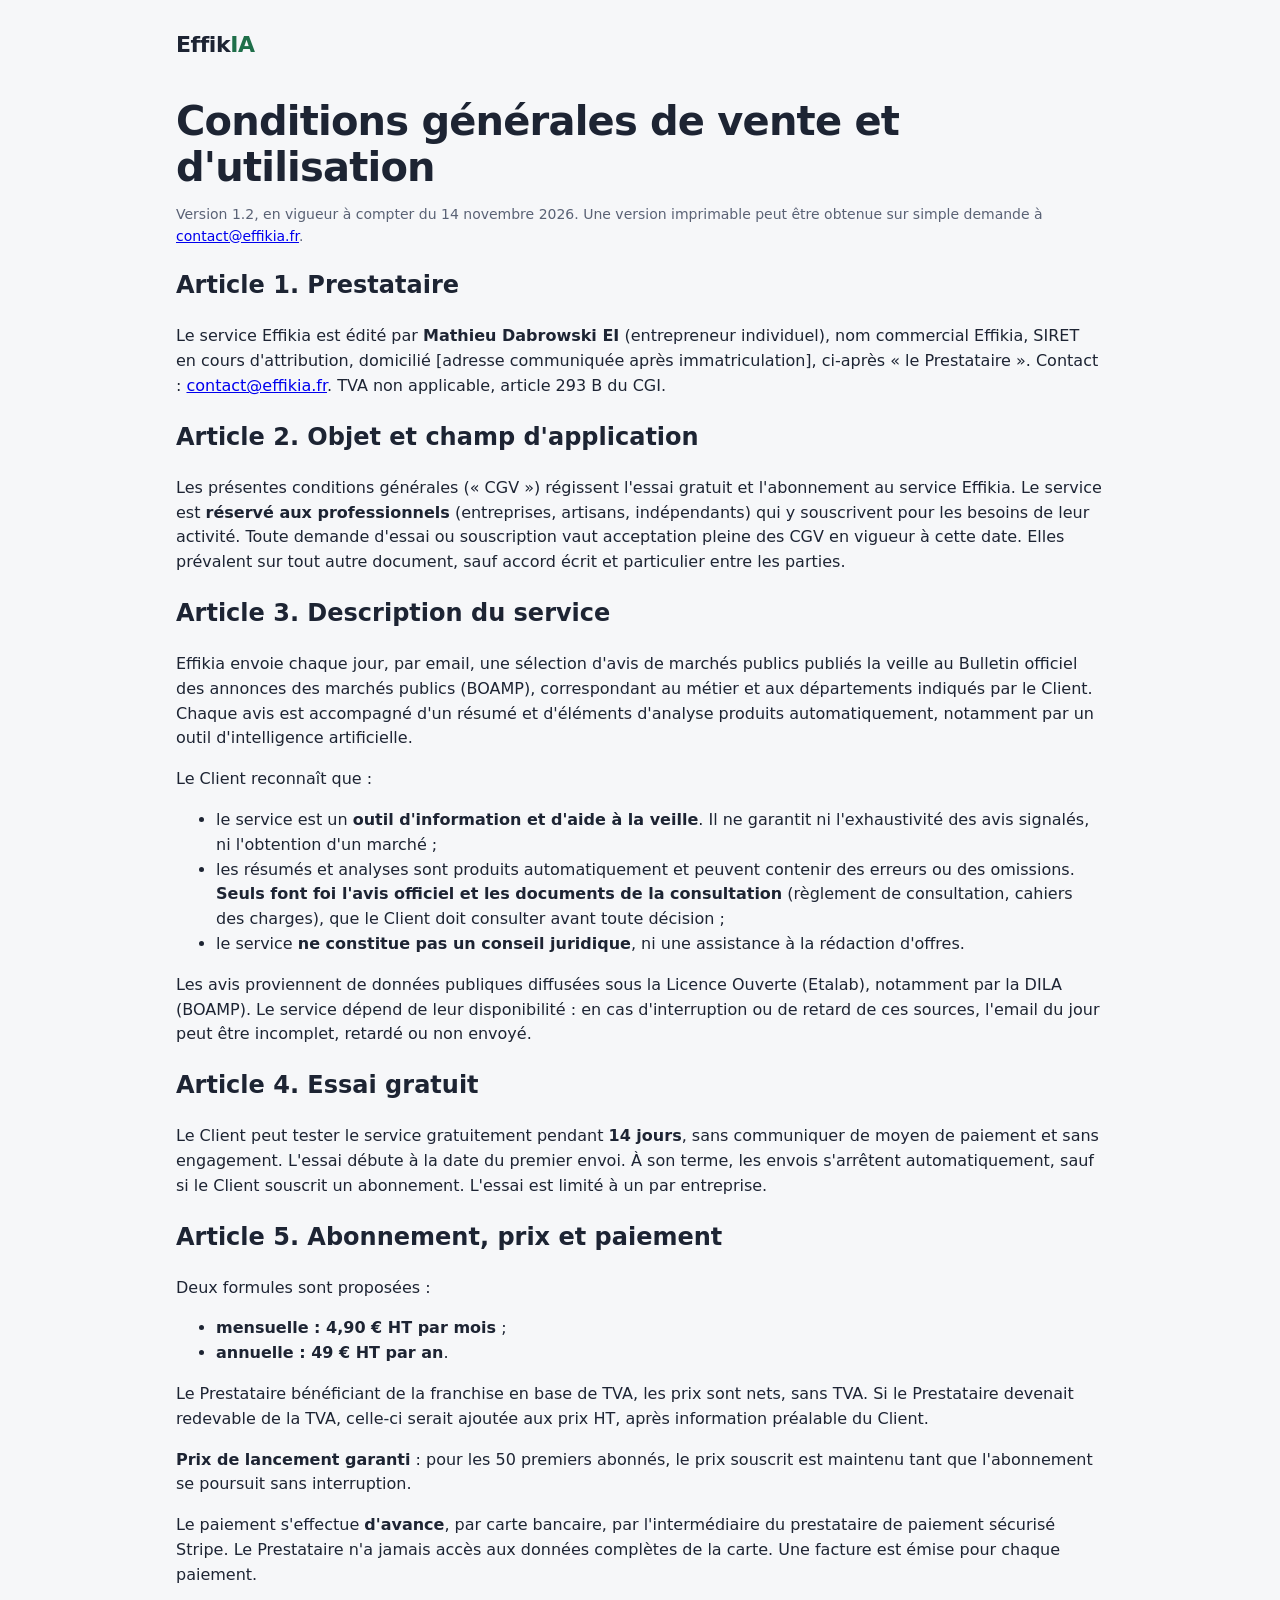
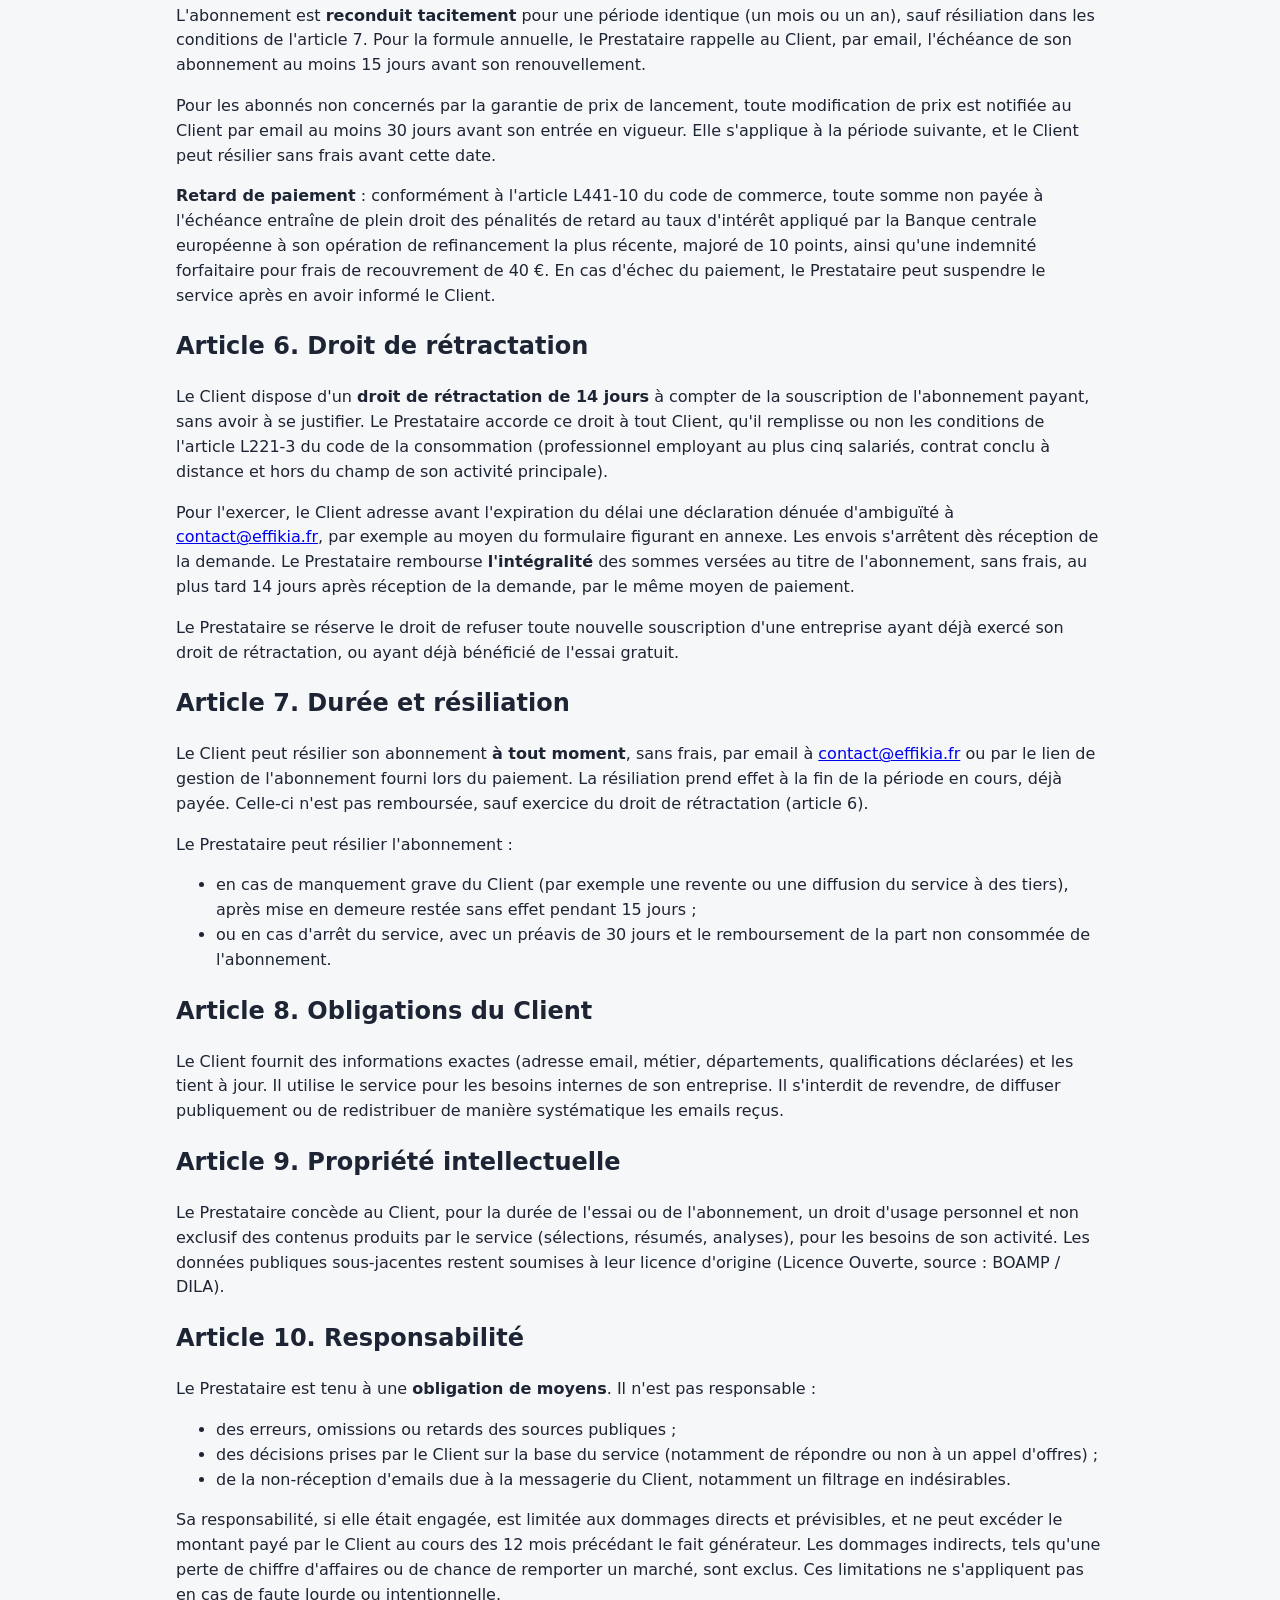
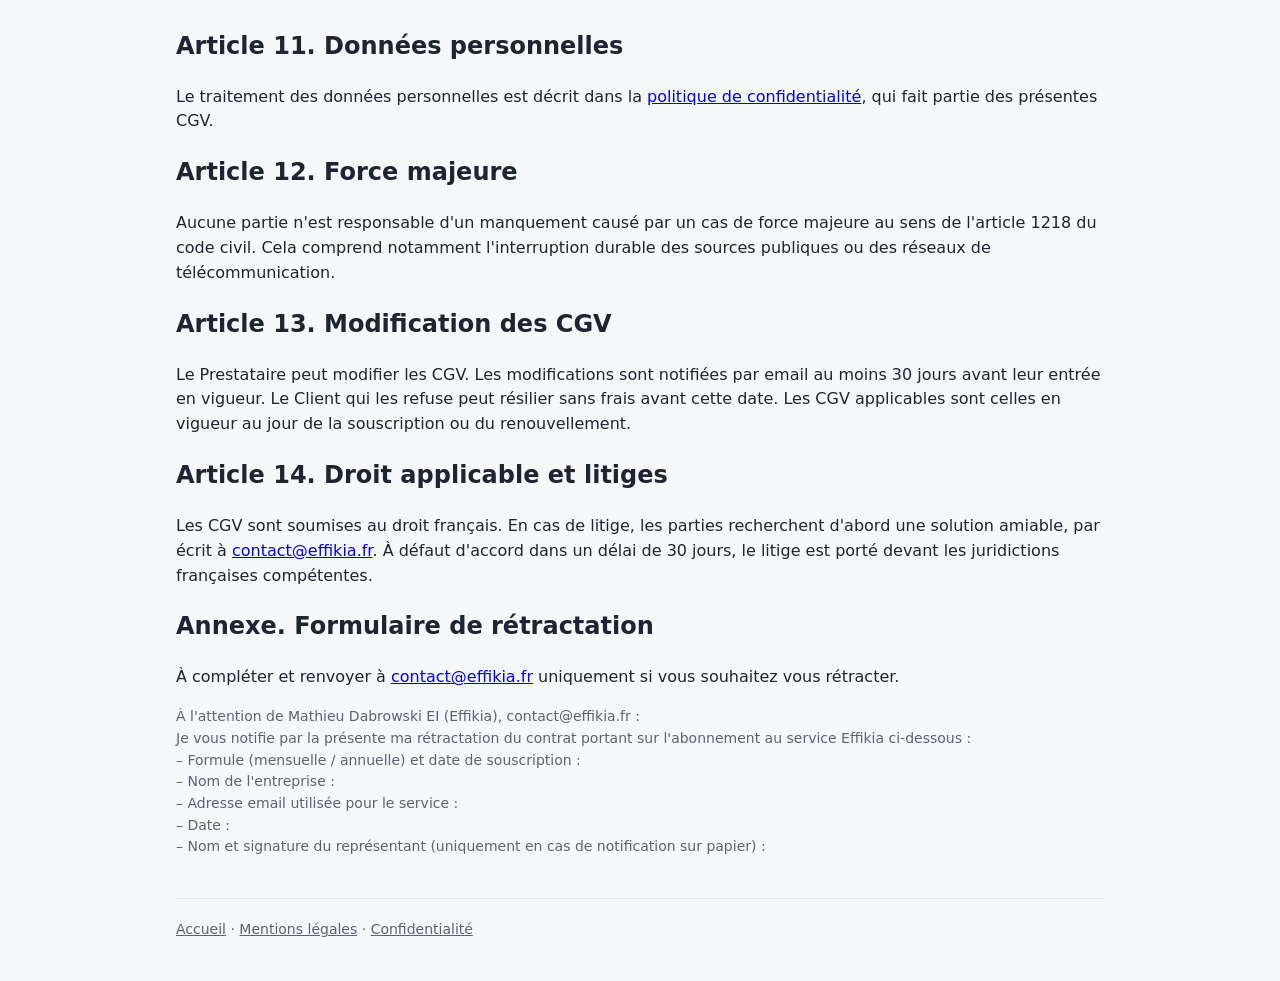
==== cgv.html @ 3aed02d6 "Add CGV and privacy policy, update legal notice, launch price and footer links" ====
<!doctype html>
<html lang="fr">
<head>
<meta charset="utf-8"><meta name="viewport" content="width=device-width,initial-scale=1">
<title>Conditions générales de vente</title>
<meta name="description" content="Conditions générales de vente et d'utilisation du service Effikia.">
<link rel="stylesheet" href="style.css">
</head>
<body>
<div class="wrap">
<header><div class="logo"><a href="index.html" style="color:inherit;text-decoration:none">Effik<span>IA</span></a></div></header>
<h1>Conditions générales de vente et d'utilisation</h1>
<p class="note">Version 1.2, en vigueur à compter du 14 novembre 2026. Une version imprimable peut être obtenue sur simple demande à <a href="mailto:contact@effikia.fr">contact@effikia.fr</a>.</p>

<h2>Article 1. Prestataire</h2>
<p>Le service Effikia est édité par <strong>Mathieu Dabrowski EI</strong> (entrepreneur individuel), nom commercial Effikia, SIRET en cours d'attribution, domicilié [adresse communiquée après immatriculation], ci-après « le Prestataire ». Contact : <a href="mailto:contact@effikia.fr">contact@effikia.fr</a>. TVA non applicable, article 293 B du CGI.</p>

<h2>Article 2. Objet et champ d'application</h2>
<p>Les présentes conditions générales (« CGV ») régissent l'essai gratuit et l'abonnement au service Effikia. Le service est <strong>réservé aux professionnels</strong> (entreprises, artisans, indépendants) qui y souscrivent pour les besoins de leur activité. Toute demande d'essai ou souscription vaut acceptation pleine des CGV en vigueur à cette date. Elles prévalent sur tout autre document, sauf accord écrit et particulier entre les parties.</p>

<h2>Article 3. Description du service</h2>
<p>Effikia envoie chaque jour, par email, une sélection d'avis de marchés publics publiés la veille au Bulletin officiel des annonces des marchés publics (BOAMP), correspondant au métier et aux départements indiqués par le Client. Chaque avis est accompagné d'un résumé et d'éléments d'analyse produits automatiquement, notamment par un outil d'intelligence artificielle.</p>
<p>Le Client reconnaît que :</p>
<ul>
<li>le service est un <strong>outil d'information et d'aide à la veille</strong>. Il ne garantit ni l'exhaustivité des avis signalés, ni l'obtention d'un marché ;</li>
<li>les résumés et analyses sont produits automatiquement et peuvent contenir des erreurs ou des omissions. <strong>Seuls font foi l'avis officiel et les documents de la consultation</strong> (règlement de consultation, cahiers des charges), que le Client doit consulter avant toute décision ;</li>
<li>le service <strong>ne constitue pas un conseil juridique</strong>, ni une assistance à la rédaction d'offres.</li>
</ul>
<p>Les avis proviennent de données publiques diffusées sous la Licence Ouverte (Etalab), notamment par la DILA (BOAMP). Le service dépend de leur disponibilité : en cas d'interruption ou de retard de ces sources, l'email du jour peut être incomplet, retardé ou non envoyé.</p>

<h2>Article 4. Essai gratuit</h2>
<p>Le Client peut tester le service gratuitement pendant <strong>14 jours</strong>, sans communiquer de moyen de paiement et sans engagement. L'essai débute à la date du premier envoi. À son terme, les envois s'arrêtent automatiquement, sauf si le Client souscrit un abonnement. L'essai est limité à un par entreprise.</p>

<h2>Article 5. Abonnement, prix et paiement</h2>
<p>Deux formules sont proposées :</p>
<ul>
<li><strong>mensuelle : 4,90 € HT par mois</strong> ;</li>
<li><strong>annuelle : 49 € HT par an</strong>.</li>
</ul>
<p>Le Prestataire bénéficiant de la franchise en base de TVA, les prix sont nets, sans TVA. Si le Prestataire devenait redevable de la TVA, celle-ci serait ajoutée aux prix HT, après information préalable du Client.</p>
<p><strong>Prix de lancement garanti</strong> : pour les 50 premiers abonnés, le prix souscrit est maintenu tant que l'abonnement se poursuit sans interruption.</p>
<p>Le paiement s'effectue <strong>d'avance</strong>, par carte bancaire, par l'intermédiaire du prestataire de paiement sécurisé Stripe. Le Prestataire n'a jamais accès aux données complètes de la carte. Une facture est émise pour chaque paiement.</p>
<p>L'abonnement est <strong>reconduit tacitement</strong> pour une période identique (un mois ou un an), sauf résiliation dans les conditions de l'article 7. Pour la formule annuelle, le Prestataire rappelle au Client, par email, l'échéance de son abonnement au moins 15 jours avant son renouvellement.</p>
<p>Pour les abonnés non concernés par la garantie de prix de lancement, toute modification de prix est notifiée au Client par email au moins 30 jours avant son entrée en vigueur. Elle s'applique à la période suivante, et le Client peut résilier sans frais avant cette date.</p>
<p><strong>Retard de paiement</strong> : conformément à l'article L441-10 du code de commerce, toute somme non payée à l'échéance entraîne de plein droit des pénalités de retard au taux d'intérêt appliqué par la Banque centrale européenne à son opération de refinancement la plus récente, majoré de 10 points, ainsi qu'une indemnité forfaitaire pour frais de recouvrement de 40 €. En cas d'échec du paiement, le Prestataire peut suspendre le service après en avoir informé le Client.</p>

<h2>Article 6. Droit de rétractation</h2>
<p>Le Client dispose d'un <strong>droit de rétractation de 14 jours</strong> à compter de la souscription de l'abonnement payant, sans avoir à se justifier. Le Prestataire accorde ce droit à tout Client, qu'il remplisse ou non les conditions de l'article L221-3 du code de la consommation (professionnel employant au plus cinq salariés, contrat conclu à distance et hors du champ de son activité principale).</p>
<p>Pour l'exercer, le Client adresse avant l'expiration du délai une déclaration dénuée d'ambiguïté à <a href="mailto:contact@effikia.fr">contact@effikia.fr</a>, par exemple au moyen du formulaire figurant en annexe. Les envois s'arrêtent dès réception de la demande. Le Prestataire rembourse <strong>l'intégralité</strong> des sommes versées au titre de l'abonnement, sans frais, au plus tard 14 jours après réception de la demande, par le même moyen de paiement.</p>
<p>Le Prestataire se réserve le droit de refuser toute nouvelle souscription d'une entreprise ayant déjà exercé son droit de rétractation, ou ayant déjà bénéficié de l'essai gratuit.</p>

<h2>Article 7. Durée et résiliation</h2>
<p>Le Client peut résilier son abonnement <strong>à tout moment</strong>, sans frais, par email à <a href="mailto:contact@effikia.fr">contact@effikia.fr</a> ou par le lien de gestion de l'abonnement fourni lors du paiement. La résiliation prend effet à la fin de la période en cours, déjà payée. Celle-ci n'est pas remboursée, sauf exercice du droit de rétractation (article 6).</p>
<p>Le Prestataire peut résilier l'abonnement :</p>
<ul>
<li>en cas de manquement grave du Client (par exemple une revente ou une diffusion du service à des tiers), après mise en demeure restée sans effet pendant 15 jours ;</li>
<li>ou en cas d'arrêt du service, avec un préavis de 30 jours et le remboursement de la part non consommée de l'abonnement.</li>
</ul>

<h2>Article 8. Obligations du Client</h2>
<p>Le Client fournit des informations exactes (adresse email, métier, départements, qualifications déclarées) et les tient à jour. Il utilise le service pour les besoins internes de son entreprise. Il s'interdit de revendre, de diffuser publiquement ou de redistribuer de manière systématique les emails reçus.</p>

<h2>Article 9. Propriété intellectuelle</h2>
<p>Le Prestataire concède au Client, pour la durée de l'essai ou de l'abonnement, un droit d'usage personnel et non exclusif des contenus produits par le service (sélections, résumés, analyses), pour les besoins de son activité. Les données publiques sous-jacentes restent soumises à leur licence d'origine (Licence Ouverte, source : BOAMP / DILA).</p>

<h2>Article 10. Responsabilité</h2>
<p>Le Prestataire est tenu à une <strong>obligation de moyens</strong>. Il n'est pas responsable :</p>
<ul>
<li>des erreurs, omissions ou retards des sources publiques ;</li>
<li>des décisions prises par le Client sur la base du service (notamment de répondre ou non à un appel d'offres) ;</li>
<li>de la non-réception d'emails due à la messagerie du Client, notamment un filtrage en indésirables.</li>
</ul>
<p>Sa responsabilité, si elle était engagée, est limitée aux dommages directs et prévisibles, et ne peut excéder le montant payé par le Client au cours des 12 mois précédant le fait générateur. Les dommages indirects, tels qu'une perte de chiffre d'affaires ou de chance de remporter un marché, sont exclus. Ces limitations ne s'appliquent pas en cas de faute lourde ou intentionnelle.</p>

<h2>Article 11. Données personnelles</h2>
<p>Le traitement des données personnelles est décrit dans la <a href="confidentialite.html">politique de confidentialité</a>, qui fait partie des présentes CGV.</p>

<h2>Article 12. Force majeure</h2>
<p>Aucune partie n'est responsable d'un manquement causé par un cas de force majeure au sens de l'article 1218 du code civil. Cela comprend notamment l'interruption durable des sources publiques ou des réseaux de télécommunication.</p>

<h2>Article 13. Modification des CGV</h2>
<p>Le Prestataire peut modifier les CGV. Les modifications sont notifiées par email au moins 30 jours avant leur entrée en vigueur. Le Client qui les refuse peut résilier sans frais avant cette date. Les CGV applicables sont celles en vigueur au jour de la souscription ou du renouvellement.</p>

<h2>Article 14. Droit applicable et litiges</h2>
<p>Les CGV sont soumises au droit français. En cas de litige, les parties recherchent d'abord une solution amiable, par écrit à <a href="mailto:contact@effikia.fr">contact@effikia.fr</a>. À défaut d'accord dans un délai de 30 jours, le litige est porté devant les juridictions françaises compétentes.</p>

<h2>Annexe. Formulaire de rétractation</h2>
<p>À compléter et renvoyer à <a href="mailto:contact@effikia.fr">contact@effikia.fr</a> uniquement si vous souhaitez vous rétracter.</p>
<p class="note">À l'attention de Mathieu Dabrowski EI (Effikia), contact@effikia.fr :<br>
Je vous notifie par la présente ma rétractation du contrat portant sur l'abonnement au service Effikia ci-dessous :<br>
– Formule (mensuelle / annuelle) et date de souscription :<br>
– Nom de l'entreprise :<br>
– Adresse email utilisée pour le service :<br>
– Date :<br>
– Nom et signature du représentant (uniquement en cas de notification sur papier) :</p>

<footer><a href="index.html">Accueil</a> · <a href="mentions-legales.html">Mentions légales</a> · <a href="confidentialite.html">Confidentialité</a></footer>
</div>
</body>
</html>
---- style.css ----
:root{--bg:#f6f7f9;--card:#fff;--ink:#1d2433;--muted:#5a6275;--accent:#1f6f4a;--line:#e3e6ec}
@media (prefers-color-scheme:dark){:root{--bg:#12151b;--card:#1b2029;--ink:#e8ebf1;--muted:#a3abbb;--accent:#4cc38a;--line:#2a303b}}
*{box-sizing:border-box}body{margin:0;background:var(--bg);color:var(--ink);font:16px/1.55 system-ui,-apple-system,Segoe UI,Roboto,Arial,sans-serif}
.wrap{max-width:960px;margin:0 auto;padding:0 16px}header{padding:28px 0 8px}.logo{font-weight:800;font-size:22px;letter-spacing:-.02em}.logo span{color:var(--accent)}
h1{font-size:clamp(28px,5vw,40px);line-height:1.15;margin:28px 0 12px;letter-spacing:-.02em}.lead{font-size:18px;color:var(--muted);max-width:680px}
.grid{display:grid;grid-template-columns:repeat(auto-fit,minmax(280px,1fr));gap:16px;margin:32px 0}
.card{background:var(--card);border:1px solid var(--line);border-radius:12px;padding:22px}.card h2{margin:0 0 8px;font-size:20px}
.card ul{padding-left:18px;margin:10px 0}.price{font-weight:700;color:var(--accent);margin-top:12px}
.btn{display:inline-block;background:var(--accent);color:#fff;text-decoration:none;padding:10px 16px;border-radius:8px;font-weight:600;margin-top:12px}
.note{font-size:14px;color:var(--muted)}footer{border-top:1px solid var(--line);margin-top:40px;padding:20px 0 40px;font-size:14px;color:var(--muted)}
footer a{color:inherit}
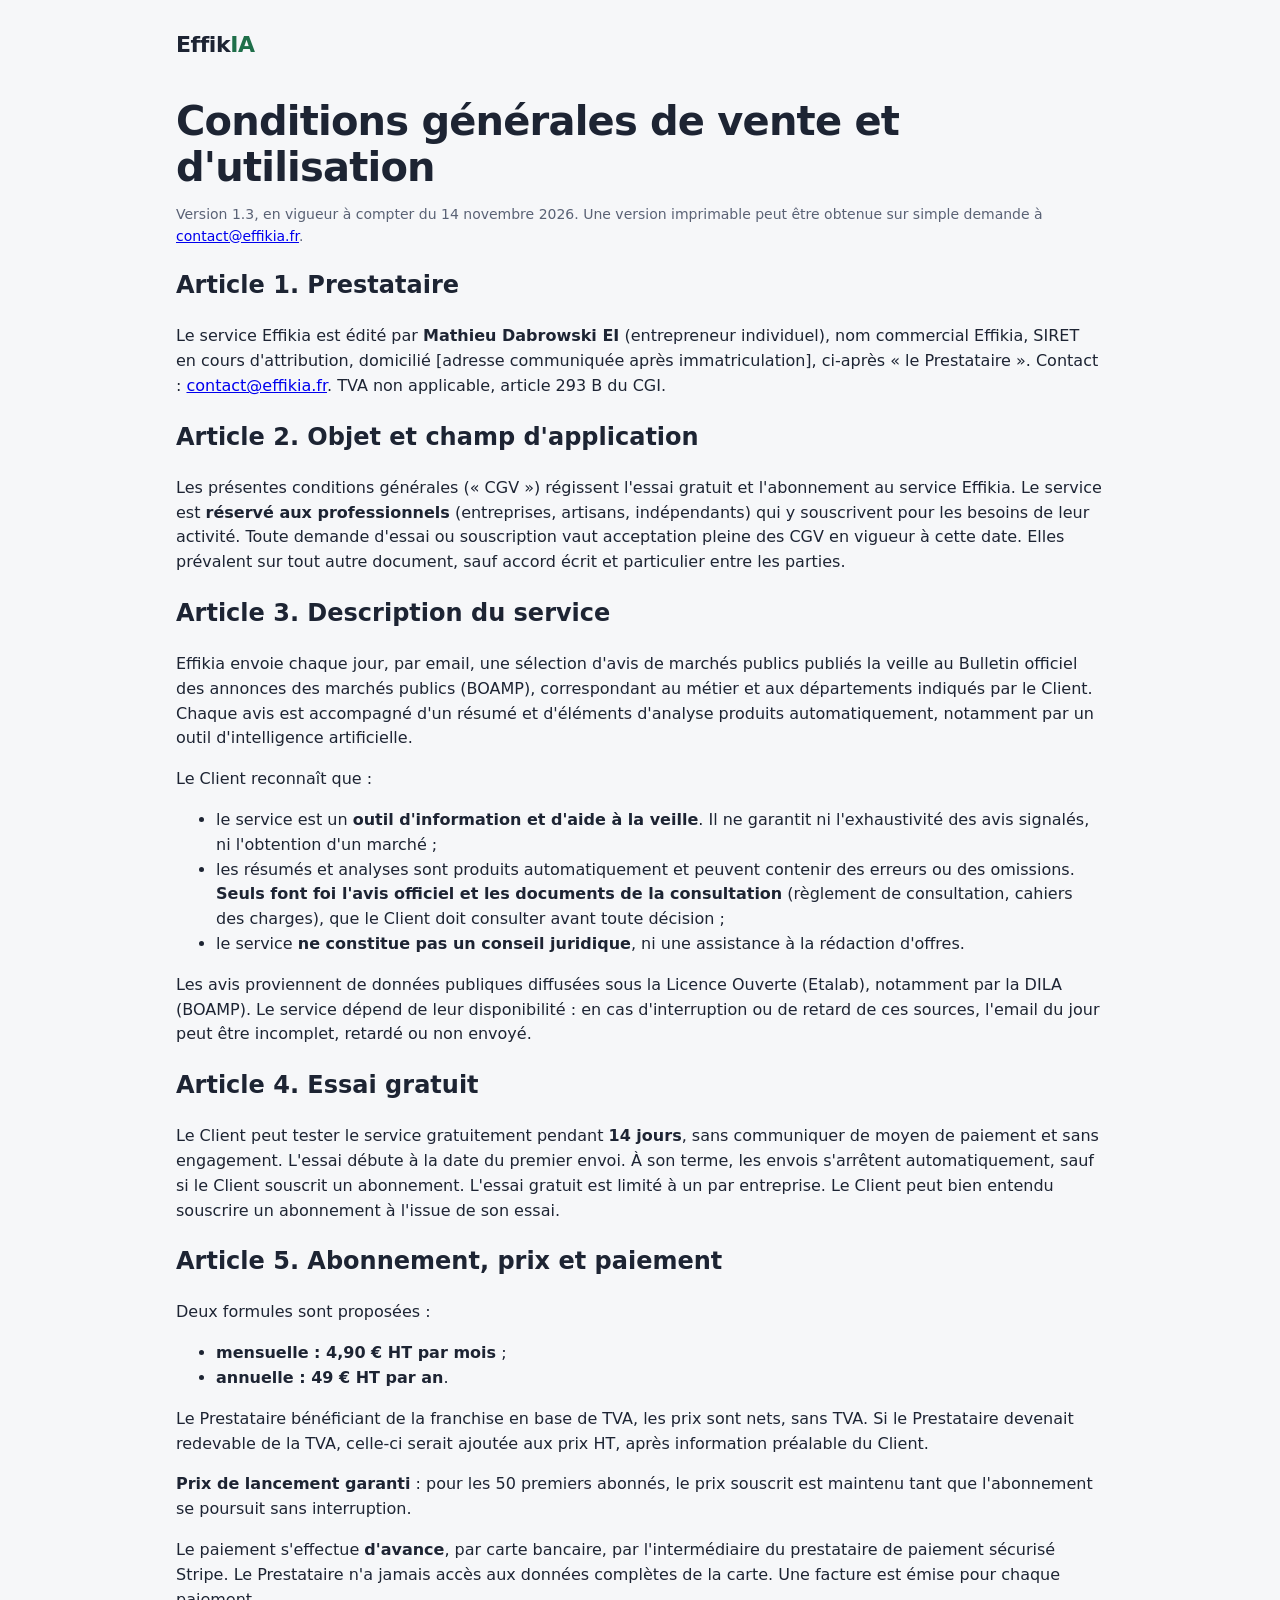
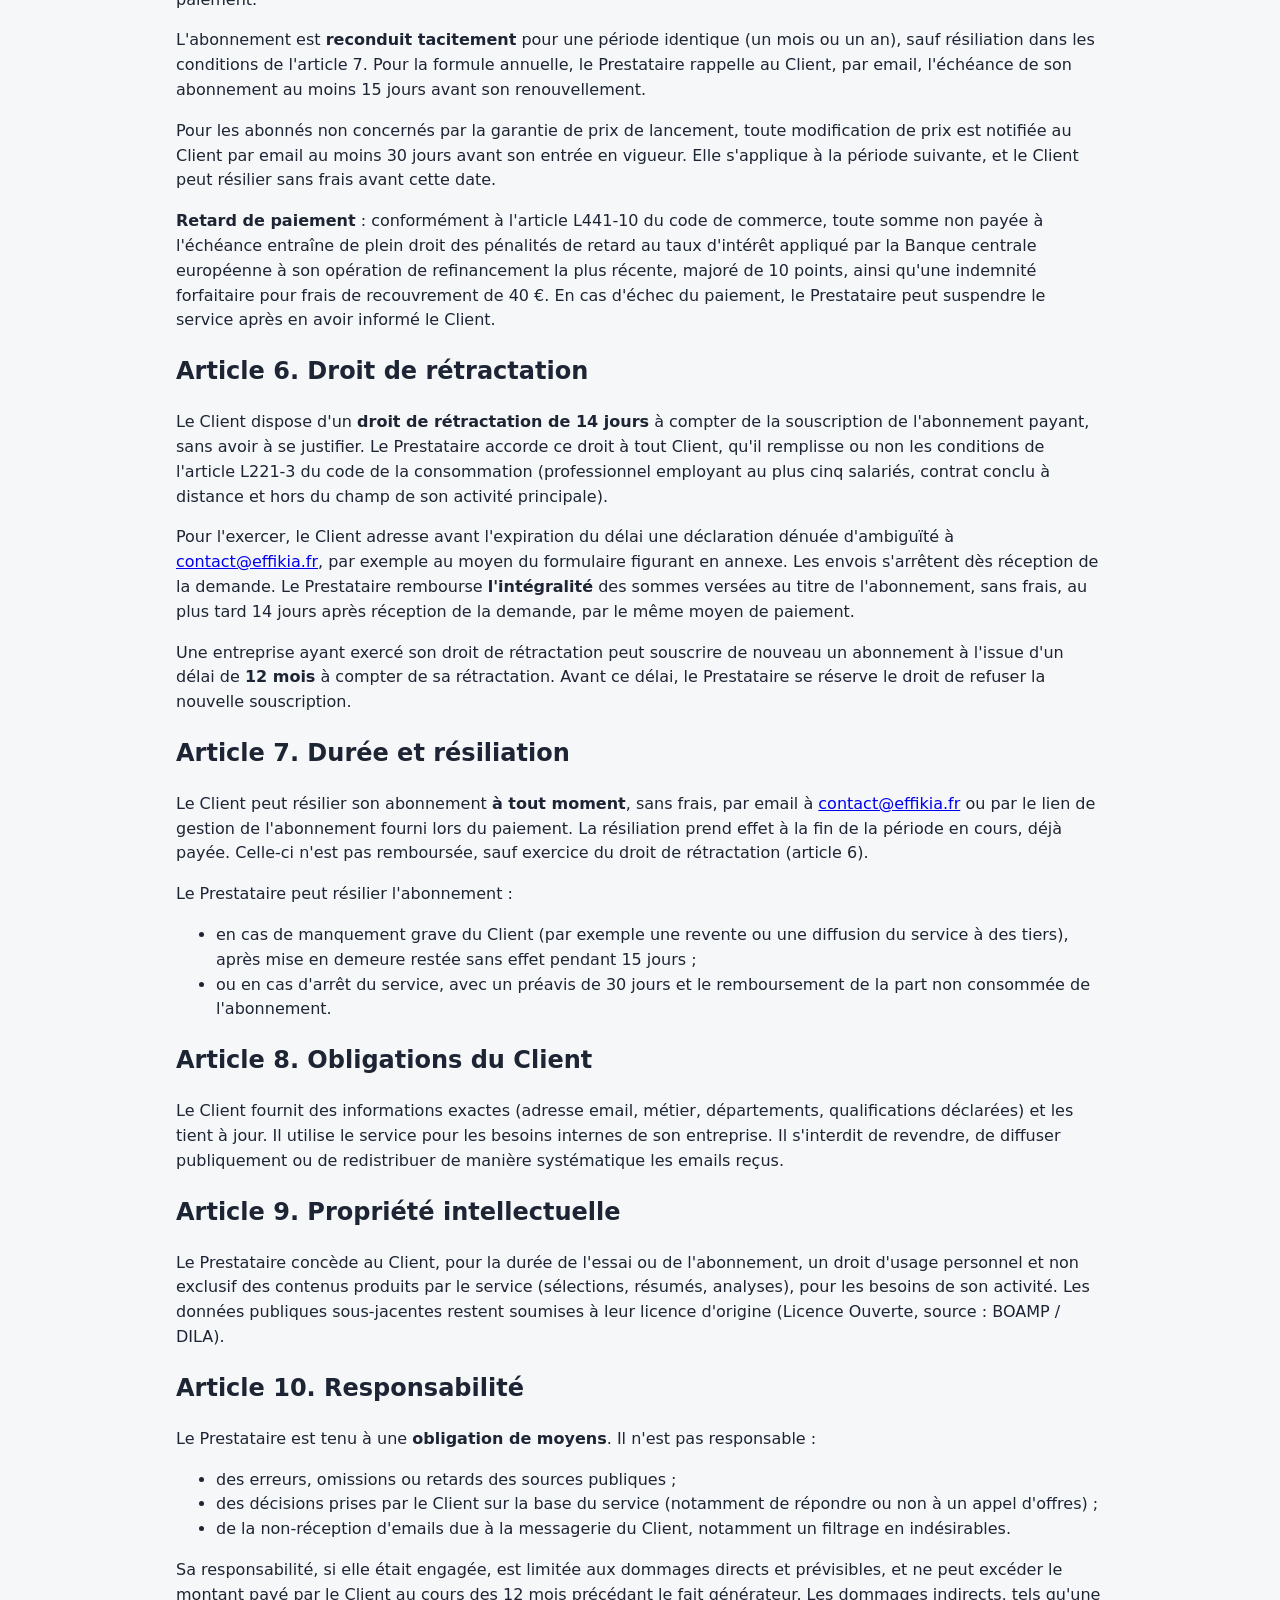
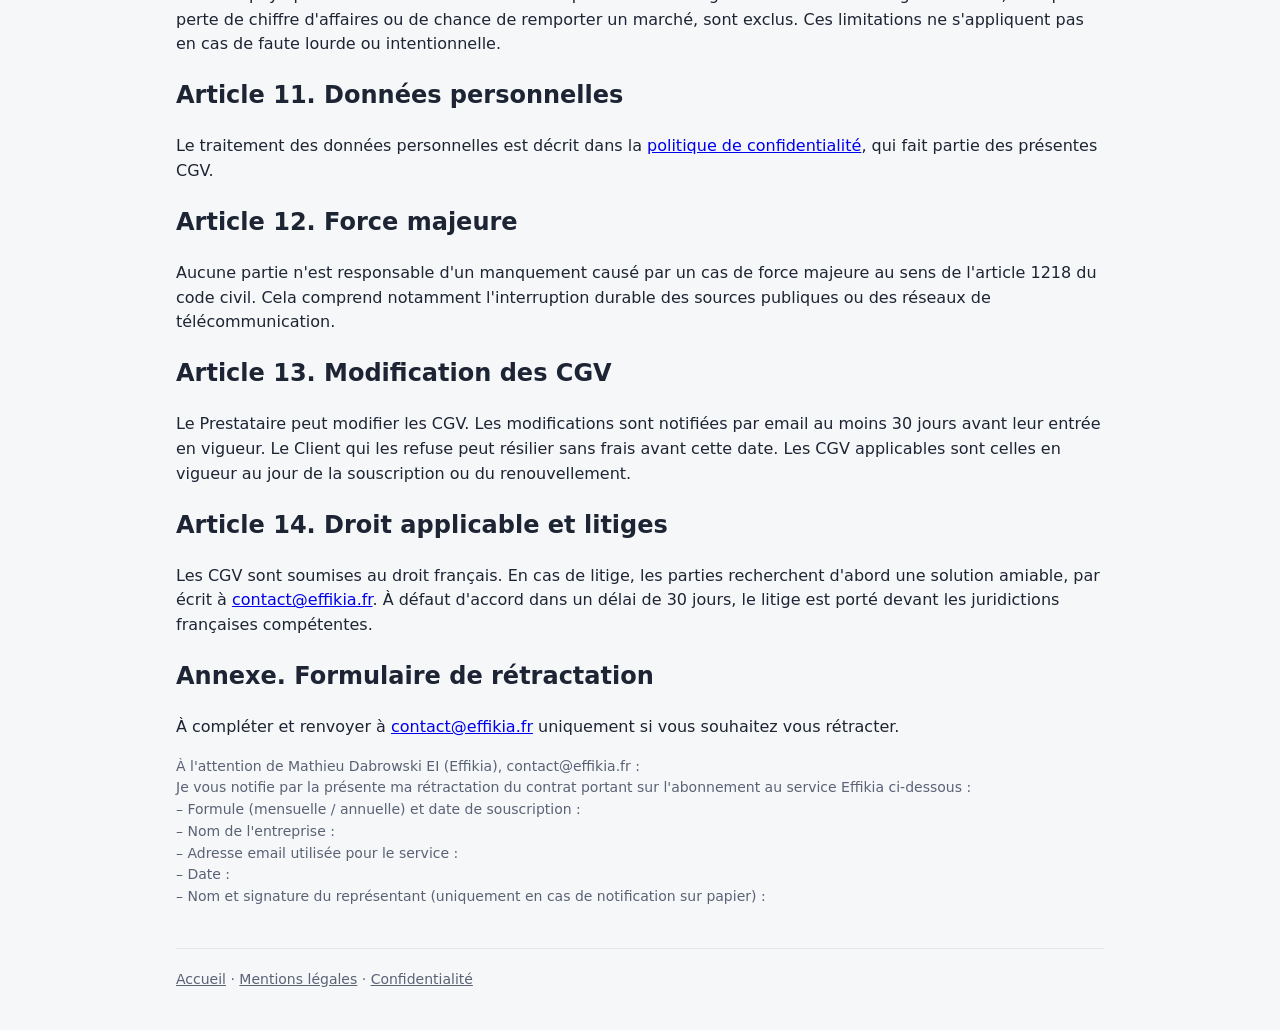
==== commit 322ff241: "CGV 1.3: resubscription after 12 months, trial clause clarified" ====
--- a/cgv.html
+++ b/cgv.html
@@ -10,7 +10,7 @@
 <div class="wrap">
 <header><div class="logo"><a href="index.html" style="color:inherit;text-decoration:none">Effik<span>IA</span></a></div></header>
 <h1>Conditions générales de vente et d'utilisation</h1>
-<p class="note">Version 1.2, en vigueur à compter du 14 novembre 2026. Une version imprimable peut être obtenue sur simple demande à <a href="mailto:contact@effikia.fr">contact@effikia.fr</a>.</p>
+<p class="note">Version 1.3, en vigueur à compter du 14 novembre 2026. Une version imprimable peut être obtenue sur simple demande à <a href="mailto:contact@effikia.fr">contact@effikia.fr</a>.</p>
 
 <h2>Article 1. Prestataire</h2>
 <p>Le service Effikia est édité par <strong>Mathieu Dabrowski EI</strong> (entrepreneur individuel), nom commercial Effikia, SIRET en cours d'attribution, domicilié [adresse communiquée après immatriculation], ci-après « le Prestataire ». Contact : <a href="mailto:contact@effikia.fr">contact@effikia.fr</a>. TVA non applicable, article 293 B du CGI.</p>
@@ -29,7 +29,7 @@
 <p>Les avis proviennent de données publiques diffusées sous la Licence Ouverte (Etalab), notamment par la DILA (BOAMP). Le service dépend de leur disponibilité : en cas d'interruption ou de retard de ces sources, l'email du jour peut être incomplet, retardé ou non envoyé.</p>
 
 <h2>Article 4. Essai gratuit</h2>
-<p>Le Client peut tester le service gratuitement pendant <strong>14 jours</strong>, sans communiquer de moyen de paiement et sans engagement. L'essai débute à la date du premier envoi. À son terme, les envois s'arrêtent automatiquement, sauf si le Client souscrit un abonnement. L'essai est limité à un par entreprise.</p>
+<p>Le Client peut tester le service gratuitement pendant <strong>14 jours</strong>, sans communiquer de moyen de paiement et sans engagement. L'essai débute à la date du premier envoi. À son terme, les envois s'arrêtent automatiquement, sauf si le Client souscrit un abonnement. L'essai gratuit est limité à un par entreprise. Le Client peut bien entendu souscrire un abonnement à l'issue de son essai.</p>
 
 <h2>Article 5. Abonnement, prix et paiement</h2>
 <p>Deux formules sont proposées :</p>
@@ -47,7 +47,7 @@
 <h2>Article 6. Droit de rétractation</h2>
 <p>Le Client dispose d'un <strong>droit de rétractation de 14 jours</strong> à compter de la souscription de l'abonnement payant, sans avoir à se justifier. Le Prestataire accorde ce droit à tout Client, qu'il remplisse ou non les conditions de l'article L221-3 du code de la consommation (professionnel employant au plus cinq salariés, contrat conclu à distance et hors du champ de son activité principale).</p>
 <p>Pour l'exercer, le Client adresse avant l'expiration du délai une déclaration dénuée d'ambiguïté à <a href="mailto:contact@effikia.fr">contact@effikia.fr</a>, par exemple au moyen du formulaire figurant en annexe. Les envois s'arrêtent dès réception de la demande. Le Prestataire rembourse <strong>l'intégralité</strong> des sommes versées au titre de l'abonnement, sans frais, au plus tard 14 jours après réception de la demande, par le même moyen de paiement.</p>
-<p>Le Prestataire se réserve le droit de refuser toute nouvelle souscription d'une entreprise ayant déjà exercé son droit de rétractation, ou ayant déjà bénéficié de l'essai gratuit.</p>
+<p>Une entreprise ayant exercé son droit de rétractation peut souscrire de nouveau un abonnement à l'issue d'un délai de <strong>12 mois</strong> à compter de sa rétractation. Avant ce délai, le Prestataire se réserve le droit de refuser la nouvelle souscription.</p>
 
 <h2>Article 7. Durée et résiliation</h2>
 <p>Le Client peut résilier son abonnement <strong>à tout moment</strong>, sans frais, par email à <a href="mailto:contact@effikia.fr">contact@effikia.fr</a> ou par le lien de gestion de l'abonnement fourni lors du paiement. La résiliation prend effet à la fin de la période en cours, déjà payée. Celle-ci n'est pas remboursée, sauf exercice du droit de rétractation (article 6).</p>
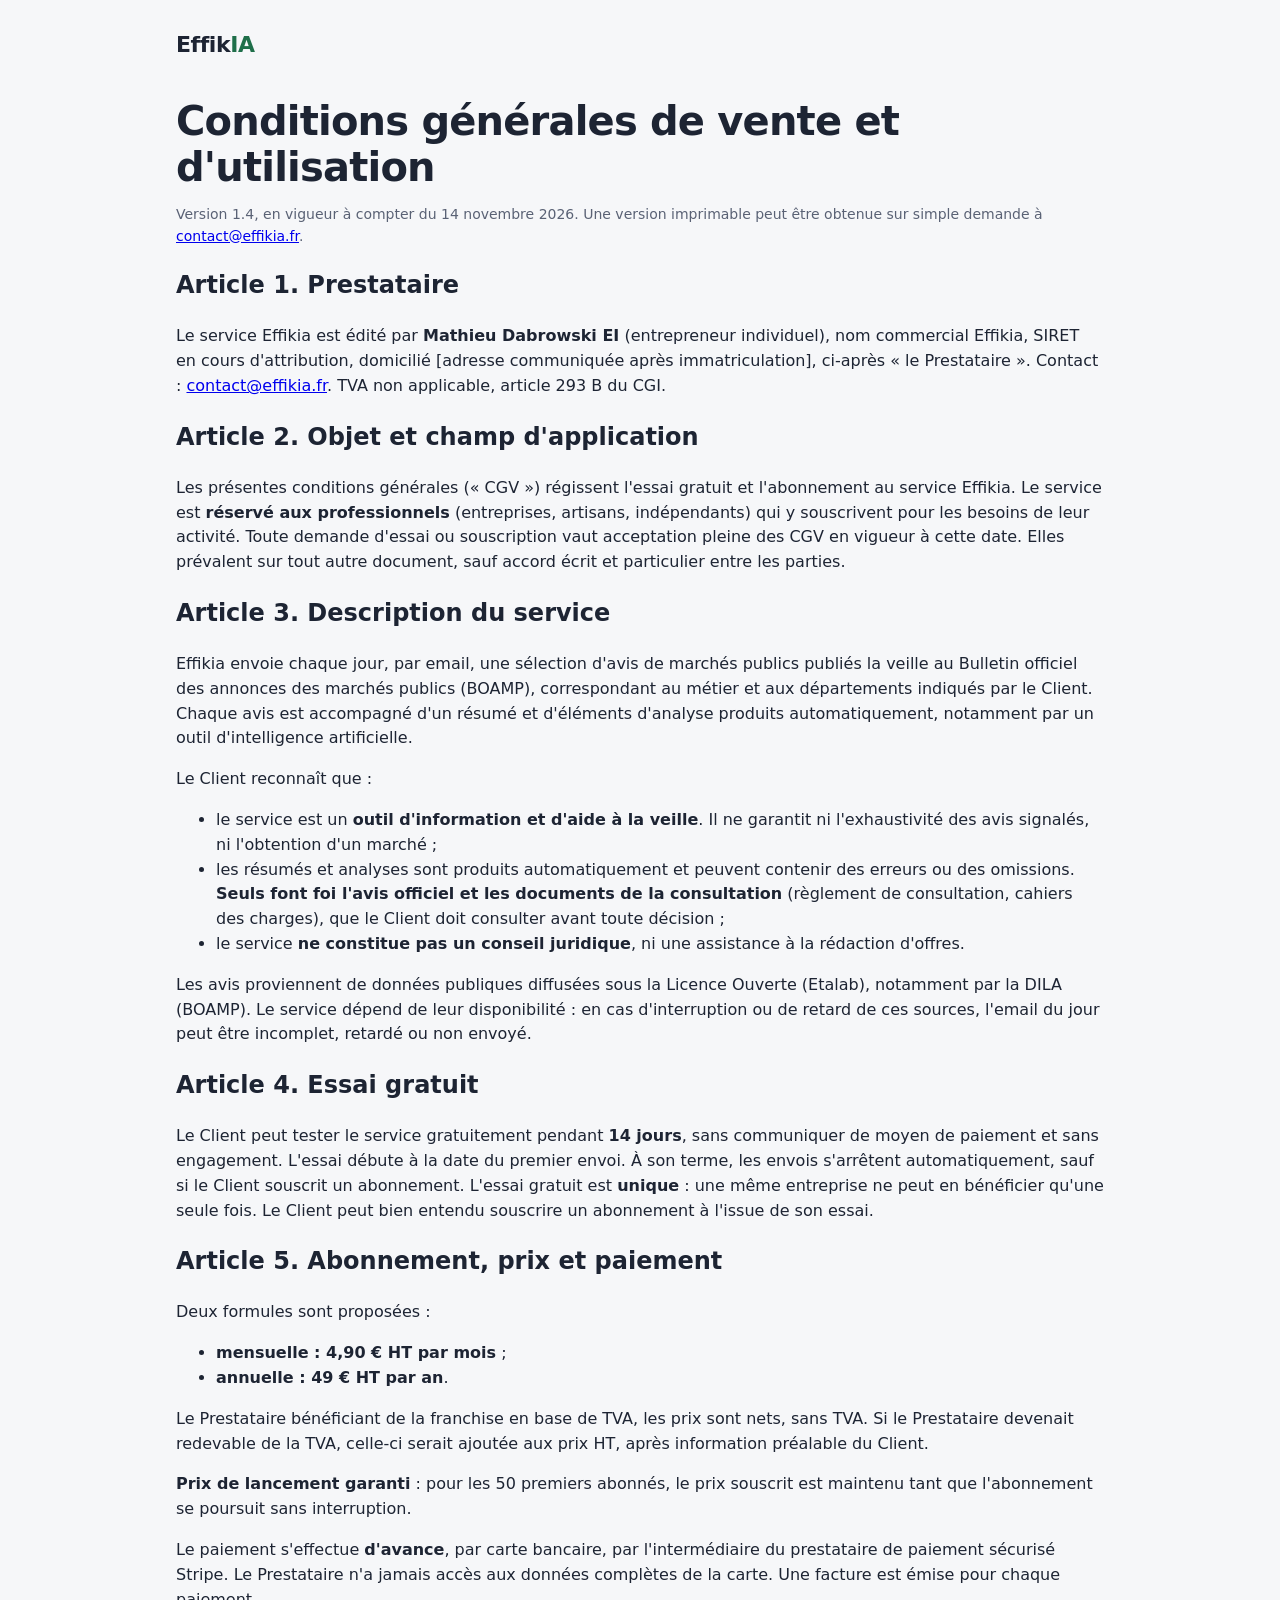
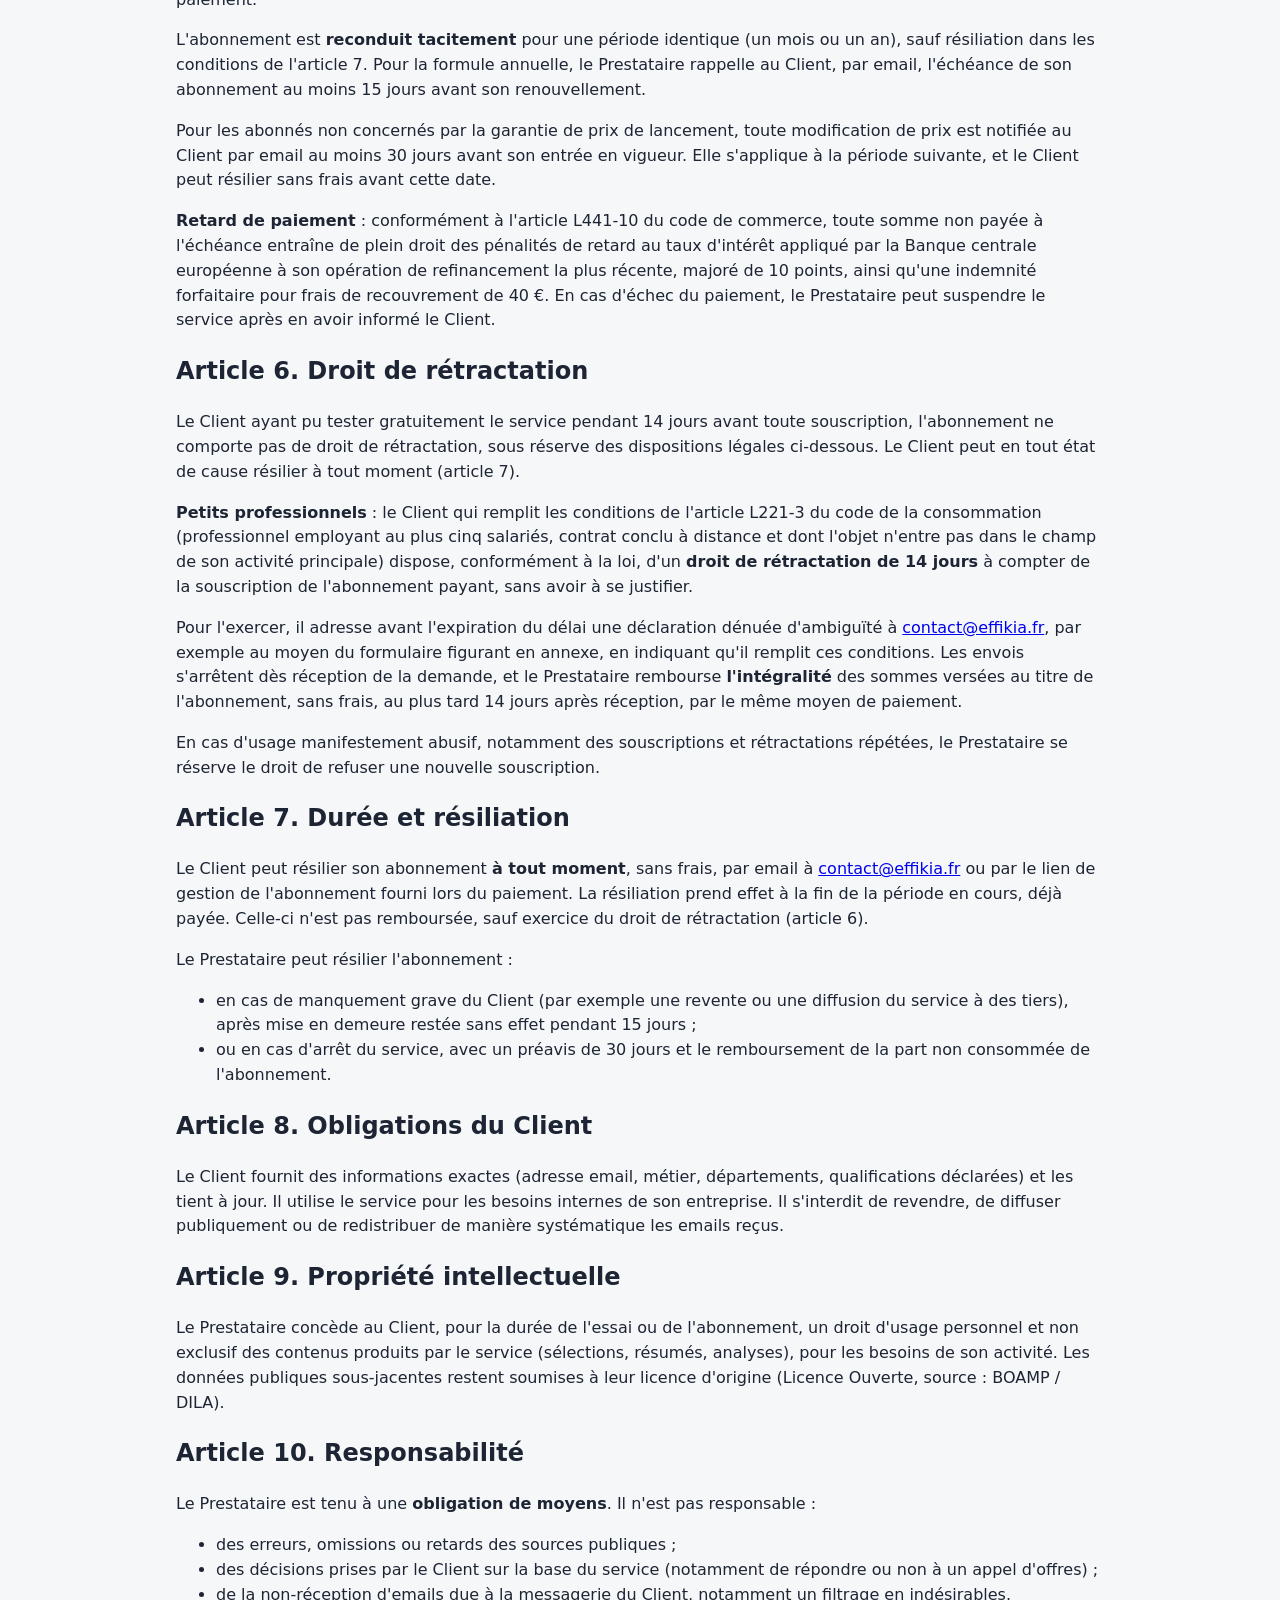
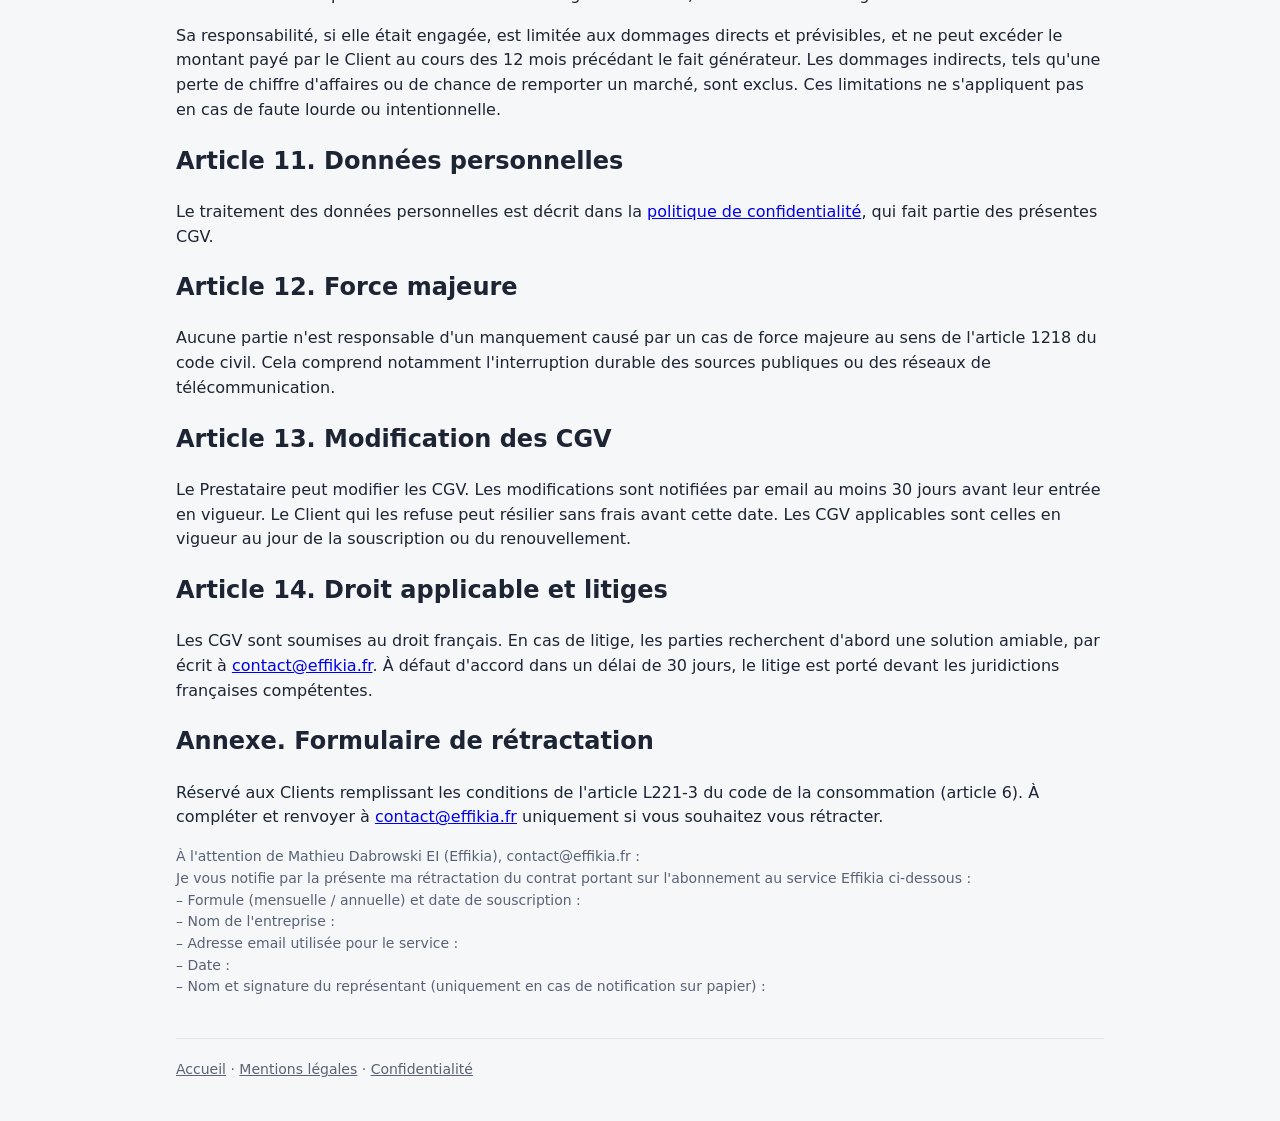
==== commit fcf670d9: "CGV 1.4: unique free trial, statutory withdrawal only" ====
--- a/cgv.html
+++ b/cgv.html
@@ -10,7 +10,7 @@
 <div class="wrap">
 <header><div class="logo"><a href="index.html" style="color:inherit;text-decoration:none">Effik<span>IA</span></a></div></header>
 <h1>Conditions générales de vente et d'utilisation</h1>
-<p class="note">Version 1.3, en vigueur à compter du 14 novembre 2026. Une version imprimable peut être obtenue sur simple demande à <a href="mailto:contact@effikia.fr">contact@effikia.fr</a>.</p>
+<p class="note">Version 1.4, en vigueur à compter du 14 novembre 2026. Une version imprimable peut être obtenue sur simple demande à <a href="mailto:contact@effikia.fr">contact@effikia.fr</a>.</p>
 
 <h2>Article 1. Prestataire</h2>
 <p>Le service Effikia est édité par <strong>Mathieu Dabrowski EI</strong> (entrepreneur individuel), nom commercial Effikia, SIRET en cours d'attribution, domicilié [adresse communiquée après immatriculation], ci-après « le Prestataire ». Contact : <a href="mailto:contact@effikia.fr">contact@effikia.fr</a>. TVA non applicable, article 293 B du CGI.</p>
@@ -29,7 +29,7 @@
 <p>Les avis proviennent de données publiques diffusées sous la Licence Ouverte (Etalab), notamment par la DILA (BOAMP). Le service dépend de leur disponibilité : en cas d'interruption ou de retard de ces sources, l'email du jour peut être incomplet, retardé ou non envoyé.</p>
 
 <h2>Article 4. Essai gratuit</h2>
-<p>Le Client peut tester le service gratuitement pendant <strong>14 jours</strong>, sans communiquer de moyen de paiement et sans engagement. L'essai débute à la date du premier envoi. À son terme, les envois s'arrêtent automatiquement, sauf si le Client souscrit un abonnement. L'essai gratuit est limité à un par entreprise. Le Client peut bien entendu souscrire un abonnement à l'issue de son essai.</p>
+<p>Le Client peut tester le service gratuitement pendant <strong>14 jours</strong>, sans communiquer de moyen de paiement et sans engagement. L'essai débute à la date du premier envoi. À son terme, les envois s'arrêtent automatiquement, sauf si le Client souscrit un abonnement. L'essai gratuit est <strong>unique</strong> : une même entreprise ne peut en bénéficier qu'une seule fois. Le Client peut bien entendu souscrire un abonnement à l'issue de son essai.</p>
 
 <h2>Article 5. Abonnement, prix et paiement</h2>
 <p>Deux formules sont proposées :</p>
@@ -45,9 +45,10 @@
 <p><strong>Retard de paiement</strong> : conformément à l'article L441-10 du code de commerce, toute somme non payée à l'échéance entraîne de plein droit des pénalités de retard au taux d'intérêt appliqué par la Banque centrale européenne à son opération de refinancement la plus récente, majoré de 10 points, ainsi qu'une indemnité forfaitaire pour frais de recouvrement de 40 €. En cas d'échec du paiement, le Prestataire peut suspendre le service après en avoir informé le Client.</p>
 
 <h2>Article 6. Droit de rétractation</h2>
-<p>Le Client dispose d'un <strong>droit de rétractation de 14 jours</strong> à compter de la souscription de l'abonnement payant, sans avoir à se justifier. Le Prestataire accorde ce droit à tout Client, qu'il remplisse ou non les conditions de l'article L221-3 du code de la consommation (professionnel employant au plus cinq salariés, contrat conclu à distance et hors du champ de son activité principale).</p>
-<p>Pour l'exercer, le Client adresse avant l'expiration du délai une déclaration dénuée d'ambiguïté à <a href="mailto:contact@effikia.fr">contact@effikia.fr</a>, par exemple au moyen du formulaire figurant en annexe. Les envois s'arrêtent dès réception de la demande. Le Prestataire rembourse <strong>l'intégralité</strong> des sommes versées au titre de l'abonnement, sans frais, au plus tard 14 jours après réception de la demande, par le même moyen de paiement.</p>
-<p>Une entreprise ayant exercé son droit de rétractation peut souscrire de nouveau un abonnement à l'issue d'un délai de <strong>12 mois</strong> à compter de sa rétractation. Avant ce délai, le Prestataire se réserve le droit de refuser la nouvelle souscription.</p>
+<p>Le Client ayant pu tester gratuitement le service pendant 14 jours avant toute souscription, l'abonnement ne comporte pas de droit de rétractation, sous réserve des dispositions légales ci-dessous. Le Client peut en tout état de cause résilier à tout moment (article 7).</p>
+<p><strong>Petits professionnels</strong> : le Client qui remplit les conditions de l'article L221-3 du code de la consommation (professionnel employant au plus cinq salariés, contrat conclu à distance et dont l'objet n'entre pas dans le champ de son activité principale) dispose, conformément à la loi, d'un <strong>droit de rétractation de 14 jours</strong> à compter de la souscription de l'abonnement payant, sans avoir à se justifier.</p>
+<p>Pour l'exercer, il adresse avant l'expiration du délai une déclaration dénuée d'ambiguïté à <a href="mailto:contact@effikia.fr">contact@effikia.fr</a>, par exemple au moyen du formulaire figurant en annexe, en indiquant qu'il remplit ces conditions. Les envois s'arrêtent dès réception de la demande, et le Prestataire rembourse <strong>l'intégralité</strong> des sommes versées au titre de l'abonnement, sans frais, au plus tard 14 jours après réception, par le même moyen de paiement.</p>
+<p>En cas d'usage manifestement abusif, notamment des souscriptions et rétractations répétées, le Prestataire se réserve le droit de refuser une nouvelle souscription.</p>
 
 <h2>Article 7. Durée et résiliation</h2>
 <p>Le Client peut résilier son abonnement <strong>à tout moment</strong>, sans frais, par email à <a href="mailto:contact@effikia.fr">contact@effikia.fr</a> ou par le lien de gestion de l'abonnement fourni lors du paiement. La résiliation prend effet à la fin de la période en cours, déjà payée. Celle-ci n'est pas remboursée, sauf exercice du droit de rétractation (article 6).</p>
@@ -85,7 +86,7 @@
 <p>Les CGV sont soumises au droit français. En cas de litige, les parties recherchent d'abord une solution amiable, par écrit à <a href="mailto:contact@effikia.fr">contact@effikia.fr</a>. À défaut d'accord dans un délai de 30 jours, le litige est porté devant les juridictions françaises compétentes.</p>
 
 <h2>Annexe. Formulaire de rétractation</h2>
-<p>À compléter et renvoyer à <a href="mailto:contact@effikia.fr">contact@effikia.fr</a> uniquement si vous souhaitez vous rétracter.</p>
+<p>Réservé aux Clients remplissant les conditions de l'article L221-3 du code de la consommation (article 6). À compléter et renvoyer à <a href="mailto:contact@effikia.fr">contact@effikia.fr</a> uniquement si vous souhaitez vous rétracter.</p>
 <p class="note">À l'attention de Mathieu Dabrowski EI (Effikia), contact@effikia.fr :<br>
 Je vous notifie par la présente ma rétractation du contrat portant sur l'abonnement au service Effikia ci-dessous :<br>
 – Formule (mensuelle / annuelle) et date de souscription :<br>
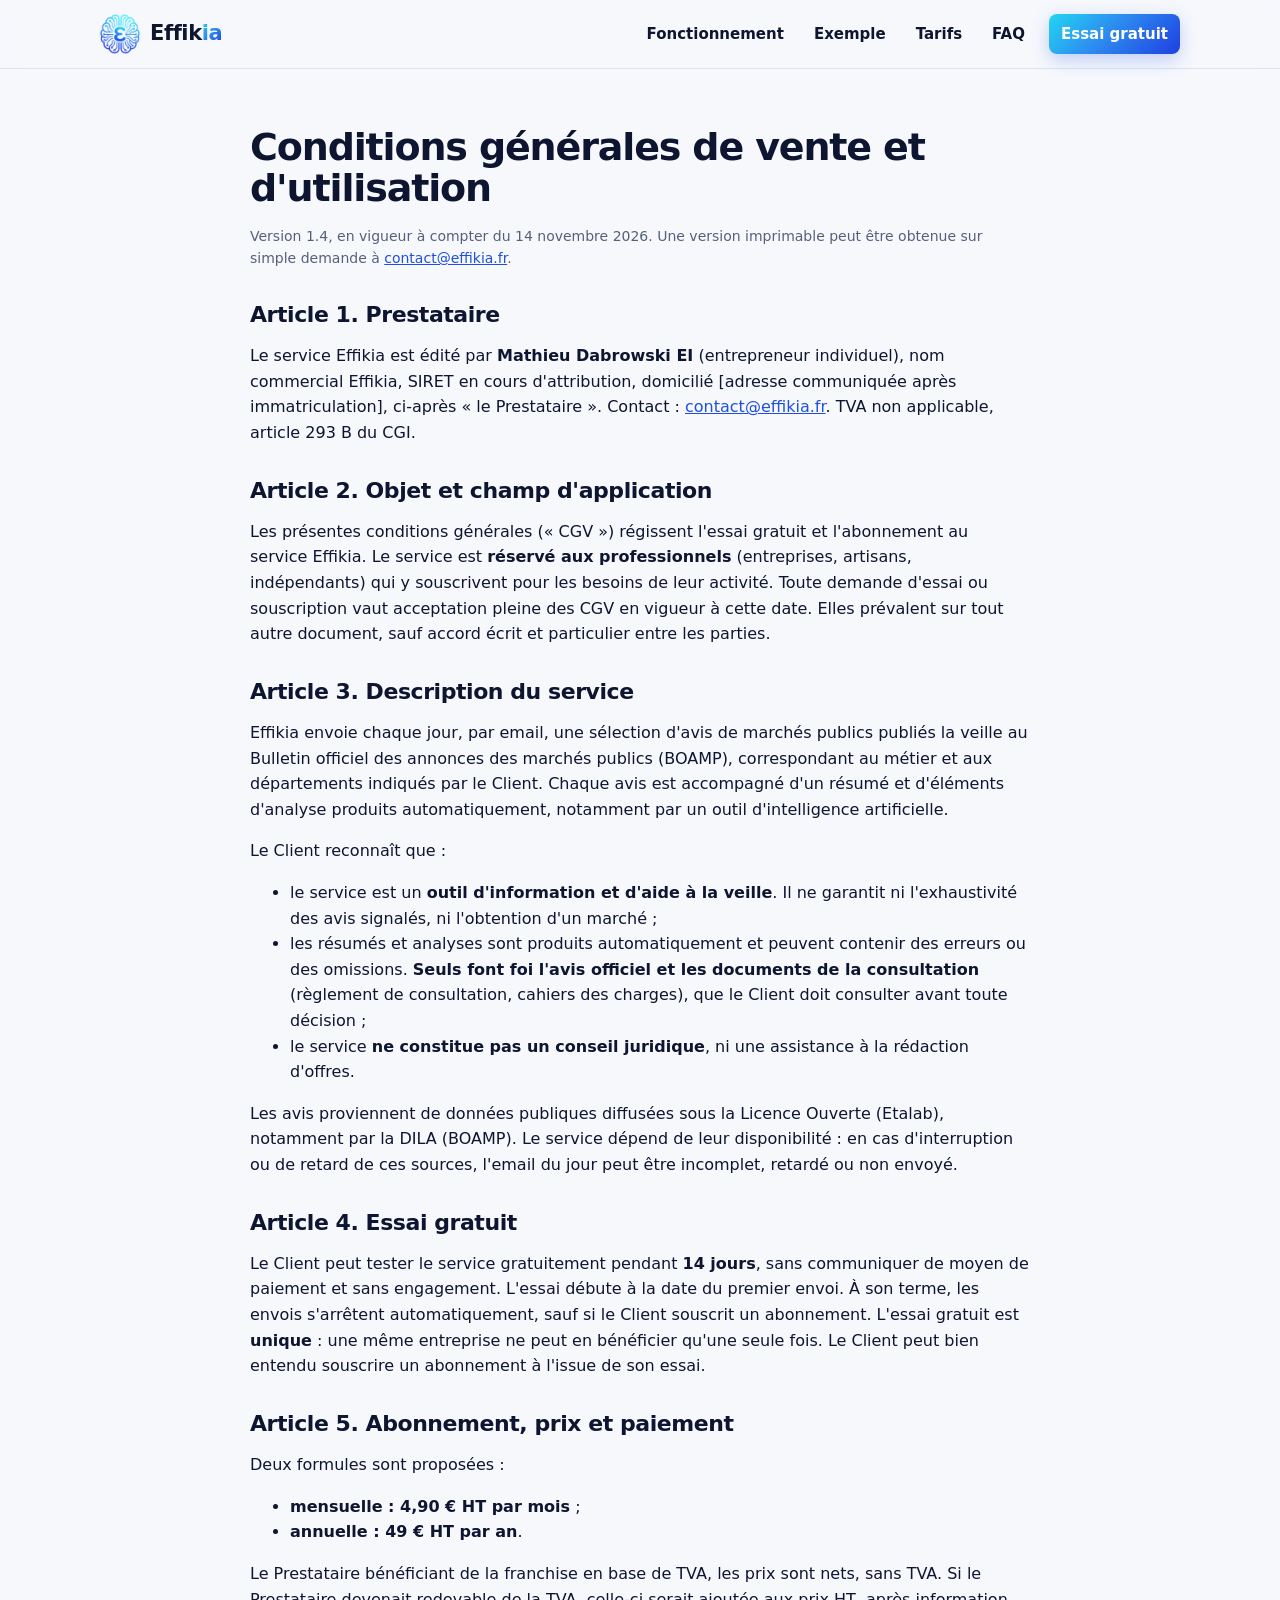
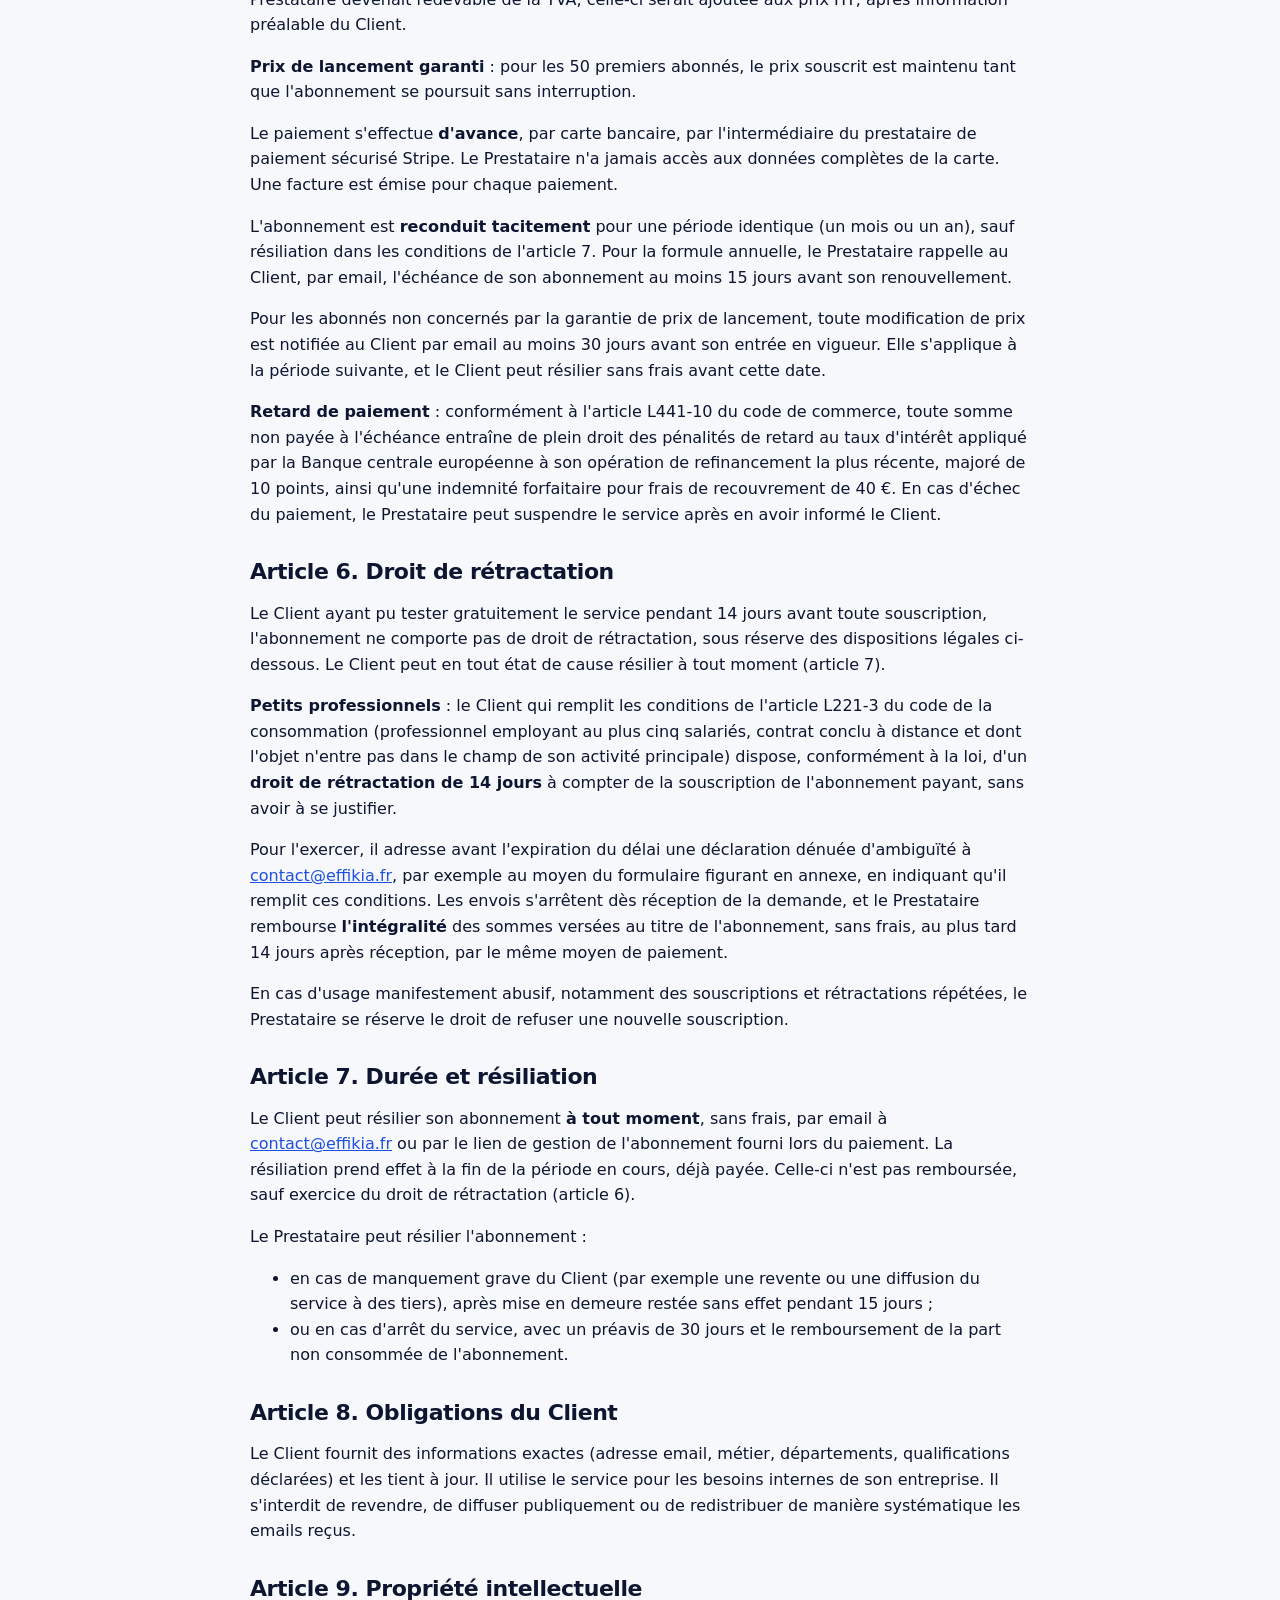
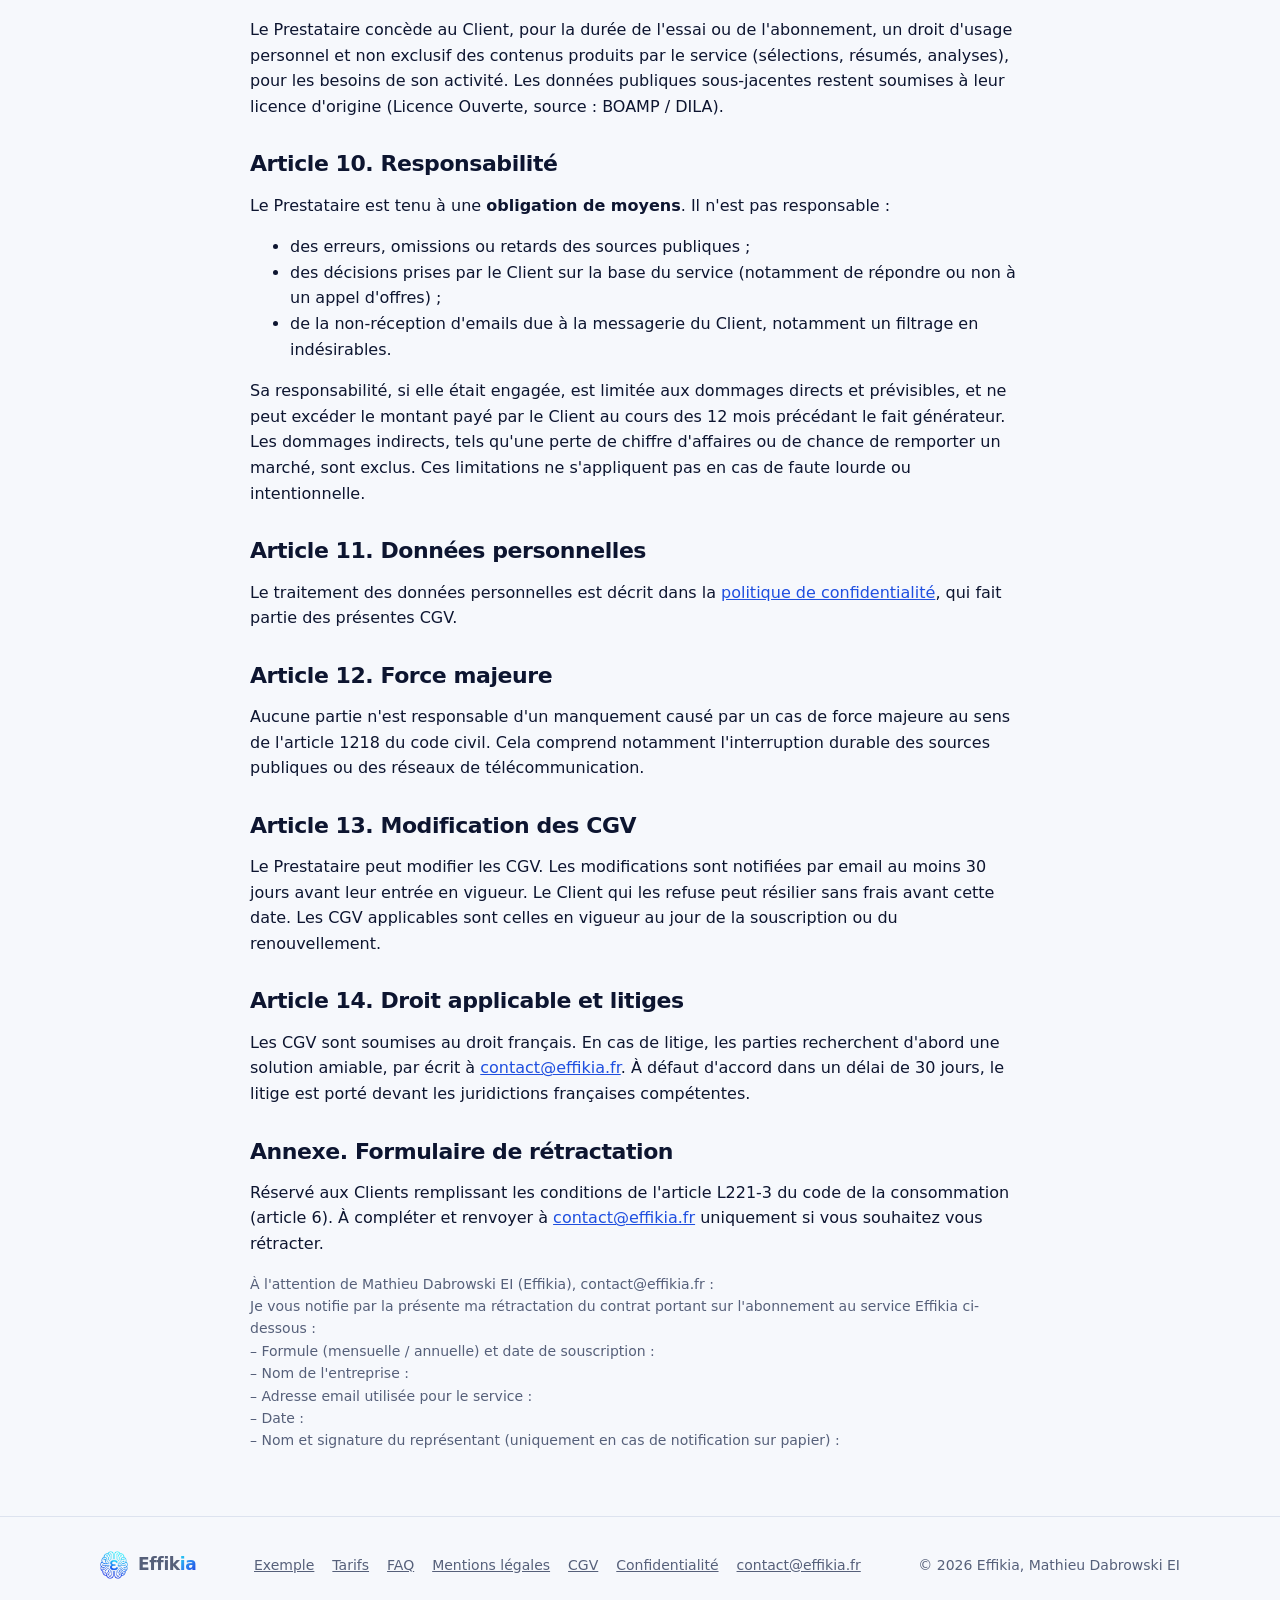
==== commit 93bcacee: "Nouvelle direction artistique : logo, navigation, comparaison de prix, page d'essai Co-Authored-By: " ====
--- a/cgv.html
+++ b/cgv.html
@@ -4,11 +4,27 @@
 <meta charset="utf-8"><meta name="viewport" content="width=device-width,initial-scale=1">
 <title>Conditions générales de vente</title>
 <meta name="description" content="Conditions générales de vente et d'utilisation du service Effikia.">
+<link rel="icon" type="image/png" sizes="32x32" href="img/favicon-32.png">
+<link rel="apple-touch-icon" href="img/apple-touch-icon.png">
 <link rel="stylesheet" href="style.css">
 </head>
 <body>
-<div class="wrap">
-<header><div class="logo"><a href="index.html" style="color:inherit;text-decoration:none">Effik<span>IA</span></a></div></header>
+<header class="site-header">
+  <div class="wrap">
+    <a class="brand" href="index.html"><img src="img/logo-96.png" alt="" width="40" height="40"><span>Effik<b>ia</b></span></a>
+    <input type="checkbox" id="menu" class="menu-toggle" aria-label="Ouvrir le menu">
+    <label for="menu" class="menu-btn" aria-hidden="true"><span></span><span></span><span></span></label>
+    <nav class="nav" aria-label="Navigation principale">
+      <a href="index.html#fonctionnement">Fonctionnement</a>
+      <a href="exemple.html">Exemple</a>
+      <a href="index.html#tarifs">Tarifs</a>
+      <a href="index.html#faq">FAQ</a>
+      <a class="btn" href="essai.html">Essai gratuit</a>
+    </nav>
+  </div>
+</header>
+
+<main class="wrap narrow page">
 <h1>Conditions générales de vente et d'utilisation</h1>
 <p class="note">Version 1.4, en vigueur à compter du 14 novembre 2026. Une version imprimable peut être obtenue sur simple demande à <a href="mailto:contact@effikia.fr">contact@effikia.fr</a>.</p>
 
@@ -95,7 +111,18 @@
 – Date :<br>
 – Nom et signature du représentant (uniquement en cas de notification sur papier) :</p>
 
-<footer><a href="index.html">Accueil</a> · <a href="mentions-legales.html">Mentions légales</a> · <a href="confidentialite.html">Confidentialité</a></footer>
-</div>
+</main>
+
+<footer class="site-footer">
+  <div class="wrap">
+    <a class="brand" href="index.html"><img src="img/logo-96.png" alt="" width="28" height="28"><span>Effik<b>ia</b></span></a>
+    <nav aria-label="Liens légaux">
+      <a href="exemple.html">Exemple</a><a href="index.html#tarifs">Tarifs</a><a href="index.html#faq">FAQ</a>
+      <a href="mentions-legales.html">Mentions légales</a><a href="cgv.html">CGV</a><a href="confidentialite.html">Confidentialité</a>
+      <a href="mailto:contact@effikia.fr">contact@effikia.fr</a>
+    </nav>
+    <span>© 2026 Effikia, Mathieu Dabrowski EI</span>
+  </div>
+</footer>
 </body>
 </html>
--- a/style.css
+++ b/style.css
@@ -1,11 +1,187 @@
-:root{--bg:#f6f7f9;--card:#fff;--ink:#1d2433;--muted:#5a6275;--accent:#1f6f4a;--line:#e3e6ec}
-@media (prefers-color-scheme:dark){:root{--bg:#12151b;--card:#1b2029;--ink:#e8ebf1;--muted:#a3abbb;--accent:#4cc38a;--line:#2a303b}}
-*{box-sizing:border-box}body{margin:0;background:var(--bg);color:var(--ink);font:16px/1.55 system-ui,-apple-system,Segoe UI,Roboto,Arial,sans-serif}
-.wrap{max-width:960px;margin:0 auto;padding:0 16px}header{padding:28px 0 8px}.logo{font-weight:800;font-size:22px;letter-spacing:-.02em}.logo span{color:var(--accent)}
-h1{font-size:clamp(28px,5vw,40px);line-height:1.15;margin:28px 0 12px;letter-spacing:-.02em}.lead{font-size:18px;color:var(--muted);max-width:680px}
-.grid{display:grid;grid-template-columns:repeat(auto-fit,minmax(280px,1fr));gap:16px;margin:32px 0}
-.card{background:var(--card);border:1px solid var(--line);border-radius:12px;padding:22px}.card h2{margin:0 0 8px;font-size:20px}
-.card ul{padding-left:18px;margin:10px 0}.price{font-weight:700;color:var(--accent);margin-top:12px}
-.btn{display:inline-block;background:var(--accent);color:#fff;text-decoration:none;padding:10px 16px;border-radius:8px;font-weight:600;margin-top:12px}
-.note{font-size:14px;color:var(--muted)}footer{border-top:1px solid var(--line);margin-top:40px;padding:20px 0 40px;font-size:14px;color:var(--muted)}
-footer a{color:inherit}
+/* Effikia — charte : bleu électrique et cyan du logo (option 1). */
+:root {
+  --bg: #f6f8fc; --surface: #ffffff; --surface-2: #eef3fd; --ink: #0d1530; --muted: #56607a; --line: #dde3ef;
+  --blue: #1f4fe0; --blue-strong: #1734b8; --cyan: #1ec8ef; --good: #12805c; --warn: #b26a00; --bad: #b4232c;
+  --grad: linear-gradient(135deg, #22d6f2 0%, #2d8cf0 45%, #1f3fe0 100%);
+  --shadow: 0 1px 2px rgba(13, 21, 48, .06), 0 8px 24px rgba(13, 21, 48, .06);
+  --radius: 14px;
+}
+@media (prefers-color-scheme: dark) {
+  :root:not([data-theme="light"]) {
+    --bg: #0a1022; --surface: #111a33; --surface-2: #152246; --ink: #e8eefc; --muted: #9aa6c2; --line: #24314f;
+    --blue: #5b8cff; --blue-strong: #8fb0ff; --cyan: #4fdaf6; --good: #3fcf96; --warn: #f0b04f; --bad: #ff7d86;
+    --shadow: 0 1px 2px rgba(0, 0, 0, .3), 0 8px 24px rgba(0, 0, 0, .25);
+  }
+}
+:root[data-theme="dark"] {
+  --bg: #0a1022; --surface: #111a33; --surface-2: #152246; --ink: #e8eefc; --muted: #9aa6c2; --line: #24314f;
+  --blue: #5b8cff; --blue-strong: #8fb0ff; --cyan: #4fdaf6; --good: #3fcf96; --warn: #f0b04f; --bad: #ff7d86;
+}
+
+* { box-sizing: border-box; }
+html { scroll-behavior: smooth; scroll-padding-top: 80px; }
+body { margin: 0; background: var(--bg); color: var(--ink);
+  font: 16px/1.6 system-ui, -apple-system, "Segoe UI", Roboto, "Helvetica Neue", Arial, sans-serif; }
+a { color: var(--blue); }
+img { max-width: 100%; height: auto; }
+.wrap { max-width: 1120px; margin: 0 auto; padding: 0 20px; }
+.narrow { max-width: 780px; }
+
+/* ---- header / navigation ---- */
+.site-header { position: sticky; top: 0; z-index: 10; background: color-mix(in srgb, var(--bg) 88%, transparent);
+  backdrop-filter: saturate(160%) blur(10px); border-bottom: 1px solid var(--line); }
+.site-header .wrap { display: flex; align-items: center; gap: 24px; height: 68px; }
+.brand { display: flex; align-items: center; gap: 10px; color: var(--ink); text-decoration: none; font-weight: 800;
+  font-size: 21px; letter-spacing: -.02em; }
+.brand img { width: 40px; height: 40px; }
+.brand b { background: var(--grad); -webkit-background-clip: text; background-clip: text; color: transparent; }
+.nav { display: flex; align-items: center; gap: 6px; margin-left: auto; }
+.nav a { color: var(--ink); text-decoration: none; font-weight: 550; font-size: 15px; padding: 8px 12px; border-radius: 8px; }
+.nav a:hover { background: var(--surface-2); }
+.nav a.btn { color: #fff; margin-left: 6px; }
+.menu-toggle { display: none; }
+.menu-btn { display: none; margin-left: auto; cursor: pointer; padding: 8px; border-radius: 8px; }
+.menu-btn span { display: block; width: 22px; height: 2px; background: var(--ink); margin: 5px 0; border-radius: 2px; }
+@media (max-width: 860px) {
+  .menu-btn { display: block; }
+  .nav { display: none; position: absolute; top: 68px; left: 0; right: 0; flex-direction: column; align-items: stretch;
+    background: var(--surface); border-bottom: 1px solid var(--line); padding: 10px 20px 18px; gap: 2px; box-shadow: var(--shadow); }
+  .nav a { padding: 12px; font-size: 16px; }
+  .nav a.btn { margin: 8px 0 0; text-align: center; }
+  .menu-toggle:checked ~ .nav { display: flex; }
+}
+
+/* ---- buttons ---- */
+.btn { display: inline-flex; align-items: center; justify-content: center; gap: 8px; background: var(--grad); color: #fff;
+  text-decoration: none; font-weight: 700; padding: 12px 20px; border-radius: 10px; border: 0; cursor: pointer;
+  box-shadow: 0 6px 18px rgba(31, 79, 224, .25); font: inherit; font-weight: 700; }
+.btn:hover { filter: brightness(1.06); }
+.btn.lg { padding: 15px 26px; font-size: 17px; }
+.btn.ghost { background: transparent; color: var(--blue); box-shadow: none; border: 1.5px solid var(--line); }
+.btn.ghost:hover { border-color: var(--blue); background: var(--surface-2); filter: none; }
+
+/* ---- hero ---- */
+.hero { padding: 64px 0 40px; overflow: hidden; }
+.hero .wrap { display: grid; grid-template-columns: 1.1fr .9fr; gap: 48px; align-items: center; }
+.eyebrow { display: inline-flex; gap: 8px; align-items: center; font-size: 13px; font-weight: 700; letter-spacing: .04em;
+  text-transform: uppercase; color: var(--blue); background: var(--surface-2); padding: 6px 12px; border-radius: 99px; }
+h1 { font-size: clamp(32px, 5vw, 50px); line-height: 1.08; letter-spacing: -.03em; margin: 18px 0 16px; }
+h1 .accent { background: var(--grad); -webkit-background-clip: text; background-clip: text; color: transparent; }
+.lead { font-size: 19px; color: var(--muted); max-width: 600px; margin: 0 0 26px; }
+.cta-row { display: flex; flex-wrap: wrap; gap: 12px; align-items: center; }
+.reassure { display: flex; flex-wrap: wrap; gap: 8px 18px; margin: 22px 0 0; padding: 0; list-style: none; color: var(--muted); font-size: 14px; }
+.reassure li::before { content: "✓"; color: var(--good); font-weight: 800; margin-right: 6px; }
+.price-tag { margin: 22px 0 0; font-size: 15px; color: var(--muted); }
+.price-tag strong { font-size: 26px; color: var(--ink); letter-spacing: -.02em; }
+
+/* email mock-up in the hero */
+.mock { background: var(--surface); border: 1px solid var(--line); border-radius: 18px; box-shadow: var(--shadow); padding: 18px; position: relative; }
+.mock::before { content: ""; position: absolute; inset: -40px -30px auto auto; width: 220px; height: 220px; border-radius: 50%;
+  background: var(--grad); opacity: .14; filter: blur(30px); z-index: -1; }
+.mock-head { display: flex; align-items: center; gap: 10px; font-size: 13px; color: var(--muted); border-bottom: 1px solid var(--line); padding-bottom: 12px; margin-bottom: 14px; }
+.mock-head img { width: 28px; height: 28px; }
+.mock-head b { color: var(--ink); }
+.tender { border-left: 4px solid var(--good); background: var(--surface-2); border-radius: 10px; padding: 12px 14px; margin-bottom: 10px; }
+.tender.warn { border-left-color: var(--warn); }
+.tender .tag { font-size: 11px; font-weight: 800; letter-spacing: .05em; color: var(--good); }
+.tender.warn .tag { color: var(--warn); }
+.tender .t { font-weight: 700; margin: 3px 0; font-size: 15px; }
+.tender .m { font-size: 13px; color: var(--muted); }
+.tender .advice { font-size: 13px; margin-top: 8px; background: var(--surface); border-radius: 8px; padding: 8px 10px; }
+.tender .dce { display: inline-block; margin-top: 8px; font-size: 12px; font-weight: 700; color: #fff; background: var(--blue); padding: 5px 10px; border-radius: 6px; }
+.mock-note { font-size: 12px; color: var(--muted); text-align: center; margin: 8px 0 0; }
+
+/* ---- sections ---- */
+section.block { padding: 64px 0; }
+section.alt { background: var(--surface); border-top: 1px solid var(--line); border-bottom: 1px solid var(--line); }
+h2 { font-size: clamp(26px, 3.4vw, 36px); line-height: 1.15; letter-spacing: -.02em; margin: 0 0 12px; }
+.section-lead { color: var(--muted); font-size: 18px; max-width: 700px; margin: 0 0 36px; }
+.center { text-align: center; }
+.center .section-lead { margin-left: auto; margin-right: auto; }
+
+/* price comparison */
+.compare { display: grid; grid-template-columns: 1fr 1fr; gap: 40px; align-items: center; }
+.bars { background: var(--surface); border: 1px solid var(--line); border-radius: var(--radius); padding: 26px; box-shadow: var(--shadow); }
+.bar { margin: 0 0 20px; }
+.bar-label { display: flex; justify-content: space-between; font-weight: 650; margin-bottom: 6px; }
+.bar-track { height: 16px; background: var(--surface-2); border-radius: 99px; overflow: hidden; }
+.bar-fill { height: 100%; border-radius: 99px; background: #9aa6c2; }
+.bar-fill.us { background: var(--grad); }
+.saving { font-size: 15px; color: var(--muted); margin: 6px 0 0; }
+.saving strong { color: var(--good); font-size: 20px; }
+.fineprint { font-size: 13px; color: var(--muted); margin-top: 16px; }
+
+/* steps and features */
+.grid3 { display: grid; grid-template-columns: repeat(3, 1fr); gap: 20px; }
+.grid4 { display: grid; grid-template-columns: repeat(4, 1fr); gap: 18px; }
+.card { background: var(--surface); border: 1px solid var(--line); border-radius: var(--radius); padding: 22px; box-shadow: var(--shadow); }
+.alt .card { background: var(--bg); box-shadow: none; }
+.card h3 { margin: 10px 0 6px; font-size: 18px; letter-spacing: -.01em; }
+.card p { margin: 0; color: var(--muted); font-size: 15px; }
+.num { width: 34px; height: 34px; border-radius: 10px; background: var(--grad); color: #fff; font-weight: 800; display: grid; place-items: center; }
+.ico { width: 40px; height: 40px; border-radius: 11px; background: var(--surface-2); display: grid; place-items: center; font-size: 20px; }
+
+/* trust */
+.trust { display: grid; grid-template-columns: 1fr 1fr; gap: 40px; align-items: start; }
+.checklist { list-style: none; padding: 0; margin: 0; }
+.checklist li { padding: 10px 0 10px 34px; position: relative; border-bottom: 1px solid var(--line); }
+.checklist li::before { content: "✓"; position: absolute; left: 4px; top: 9px; width: 22px; height: 22px; border-radius: 50%;
+  background: var(--surface-2); color: var(--good); font-weight: 800; display: grid; place-items: center; font-size: 13px; }
+
+/* pricing */
+.plans { display: grid; grid-template-columns: repeat(2, minmax(0, 340px)); gap: 22px; justify-content: center; }
+.plan { background: var(--surface); border: 1.5px solid var(--line); border-radius: 18px; padding: 28px; position: relative; box-shadow: var(--shadow); }
+.plan.best { border-color: var(--blue); }
+.plan .badge { position: absolute; top: -12px; left: 24px; background: var(--grad); color: #fff; font-size: 12px; font-weight: 800; padding: 4px 10px; border-radius: 99px; }
+.plan h3 { margin: 0; font-size: 18px; }
+.plan .amount { font-size: 44px; font-weight: 800; letter-spacing: -.03em; margin: 8px 0 0; }
+.plan .amount small { font-size: 16px; font-weight: 600; color: var(--muted); }
+.plan .sub { color: var(--muted); font-size: 14px; margin: 2px 0 18px; }
+.plan ul { list-style: none; padding: 0; margin: 0 0 22px; }
+.plan li { padding: 6px 0 6px 26px; position: relative; font-size: 15px; }
+.plan li::before { content: "✓"; position: absolute; left: 0; color: var(--good); font-weight: 800; }
+.plan .btn { width: 100%; }
+.launch { text-align: center; margin: 22px auto 0; color: var(--muted); max-width: 620px; font-size: 15px; }
+
+/* FAQ */
+.faq details { background: var(--surface); border: 1px solid var(--line); border-radius: 12px; margin-bottom: 10px; padding: 0 18px; }
+.faq summary { cursor: pointer; font-weight: 650; padding: 16px 0; list-style: none; display: flex; justify-content: space-between; gap: 12px; }
+.faq summary::-webkit-details-marker { display: none; }
+.faq summary::after { content: "+"; color: var(--blue); font-weight: 800; font-size: 20px; line-height: 1; }
+.faq details[open] summary::after { content: "−"; }
+.faq details p { margin: 0 0 16px; color: var(--muted); }
+
+/* final call to action */
+.final { background: var(--grad); color: #fff; border-radius: 22px; padding: 48px 32px; text-align: center; }
+.final h2 { color: #fff; }
+.final p { color: rgba(255, 255, 255, .9); font-size: 18px; margin: 0 0 24px; }
+.final .btn { background: #fff; color: var(--blue-strong); box-shadow: none; }
+
+/* footer */
+.site-footer { border-top: 1px solid var(--line); margin-top: 64px; padding: 34px 0 44px; color: var(--muted); font-size: 14px; }
+.site-footer .wrap { display: flex; flex-wrap: wrap; gap: 16px 28px; justify-content: space-between; align-items: center; }
+.site-footer nav { display: flex; flex-wrap: wrap; gap: 6px 18px; }
+.site-footer a { color: inherit; }
+.site-footer .brand { font-size: 17px; }
+.site-footer .brand img { width: 28px; height: 28px; }
+
+/* legal pages and forms */
+.page { padding: 40px 0 0; }
+.page h1 { font-size: clamp(28px, 4vw, 38px); }
+.page h2 { font-size: 22px; margin-top: 32px; }
+.page table { border-collapse: collapse; width: 100%; font-size: 15px; }
+.page th, .page td { border: 1px solid var(--line); padding: 8px 10px; vertical-align: top; }
+.note { font-size: 14px; color: var(--muted); }
+
+@media (max-width: 900px) {
+  .hero .wrap, .compare, .trust { grid-template-columns: 1fr; }
+  .grid3 { grid-template-columns: 1fr; }
+  .grid4 { grid-template-columns: 1fr 1fr; }
+  .plans { grid-template-columns: minmax(0, 420px); }
+  .hero { padding-top: 36px; }
+}
+@media (max-width: 520px) {
+  .grid4 { grid-template-columns: 1fr; }
+  .wrap { padding: 0 16px; }
+  .final { padding: 36px 20px; }
+}
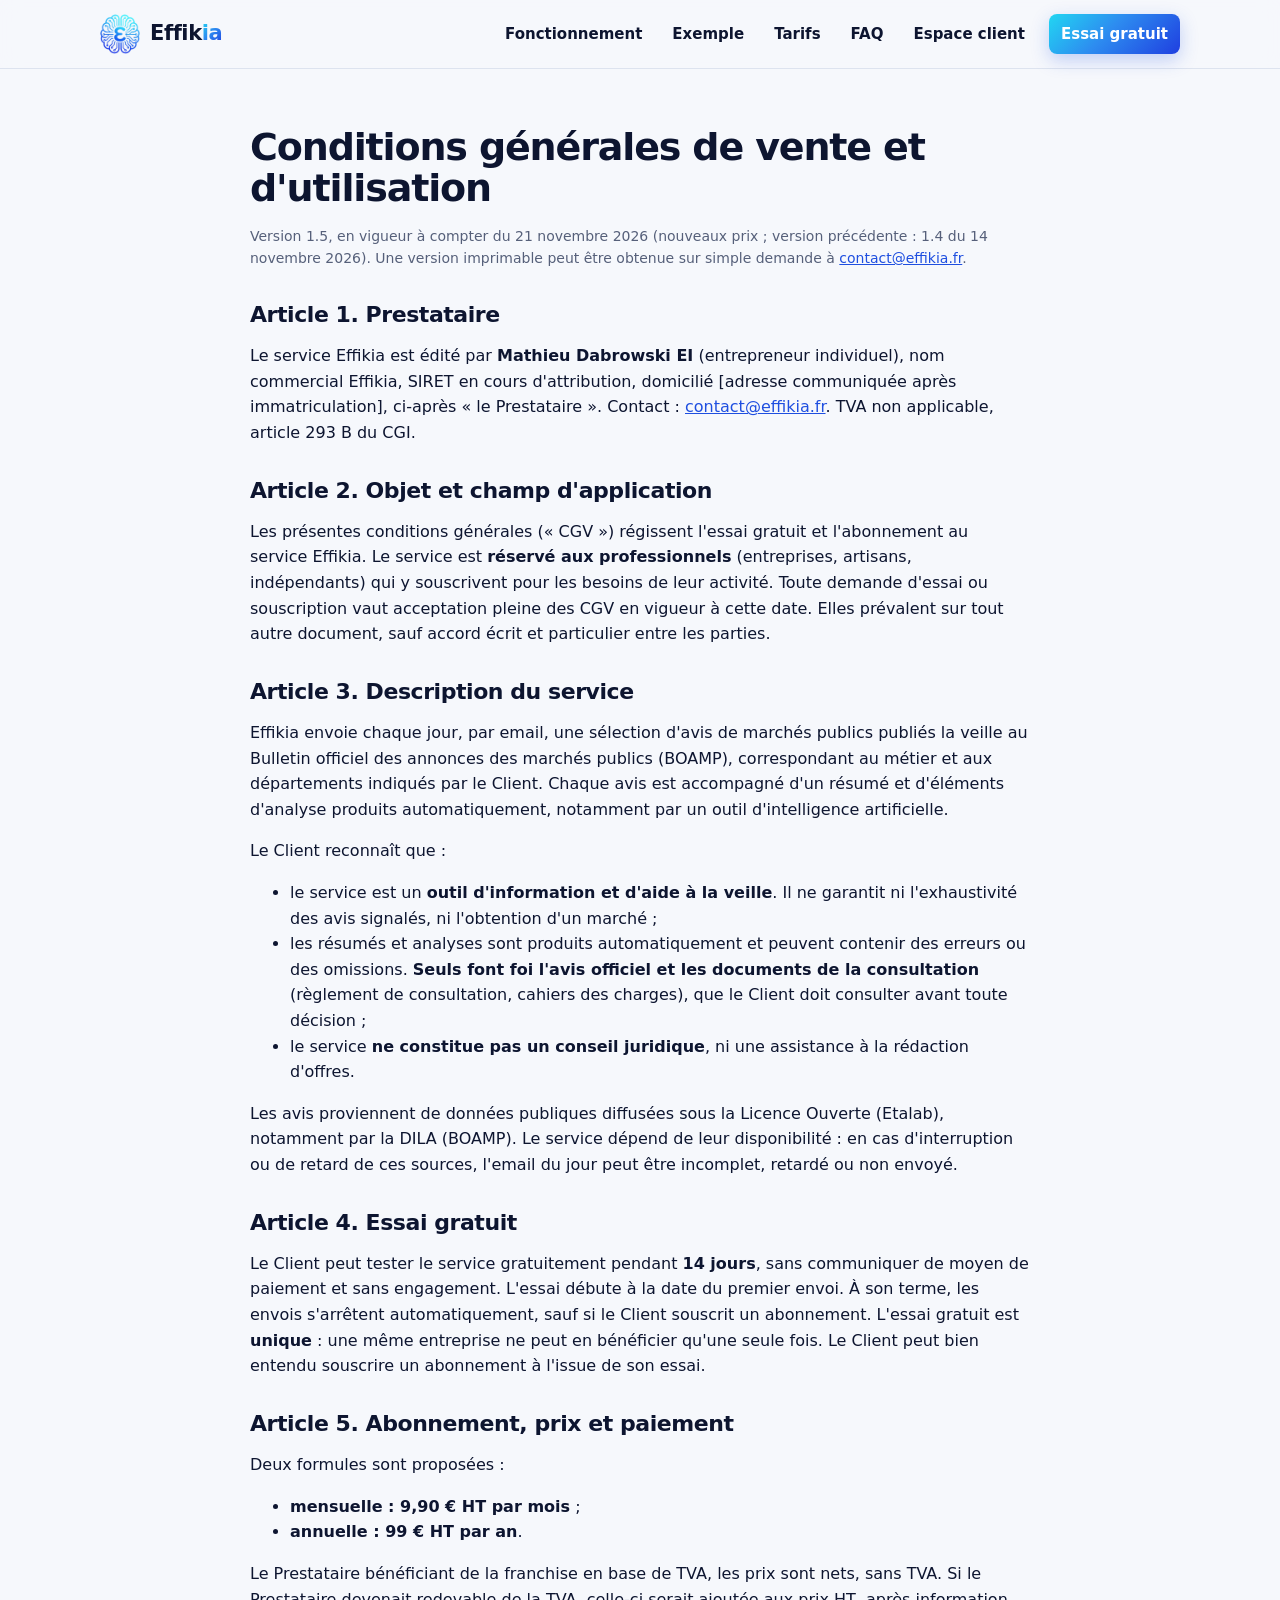
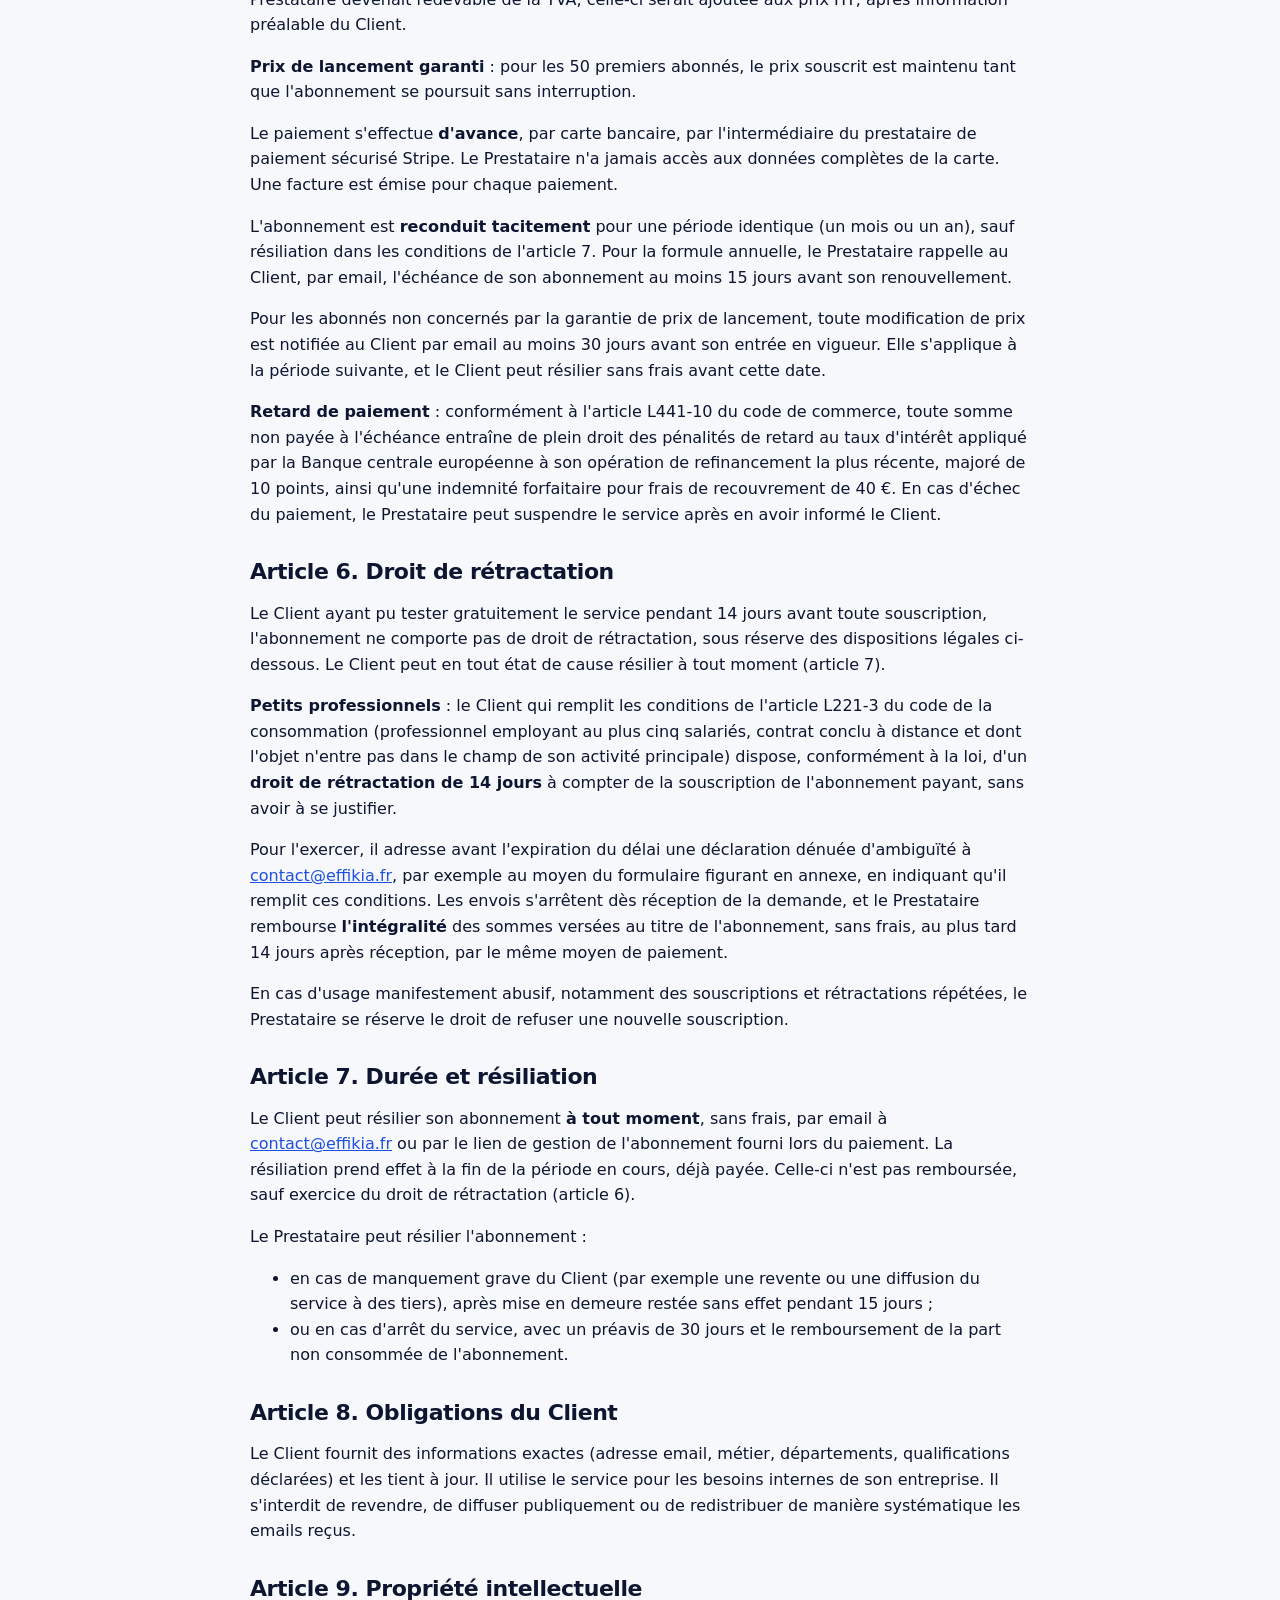
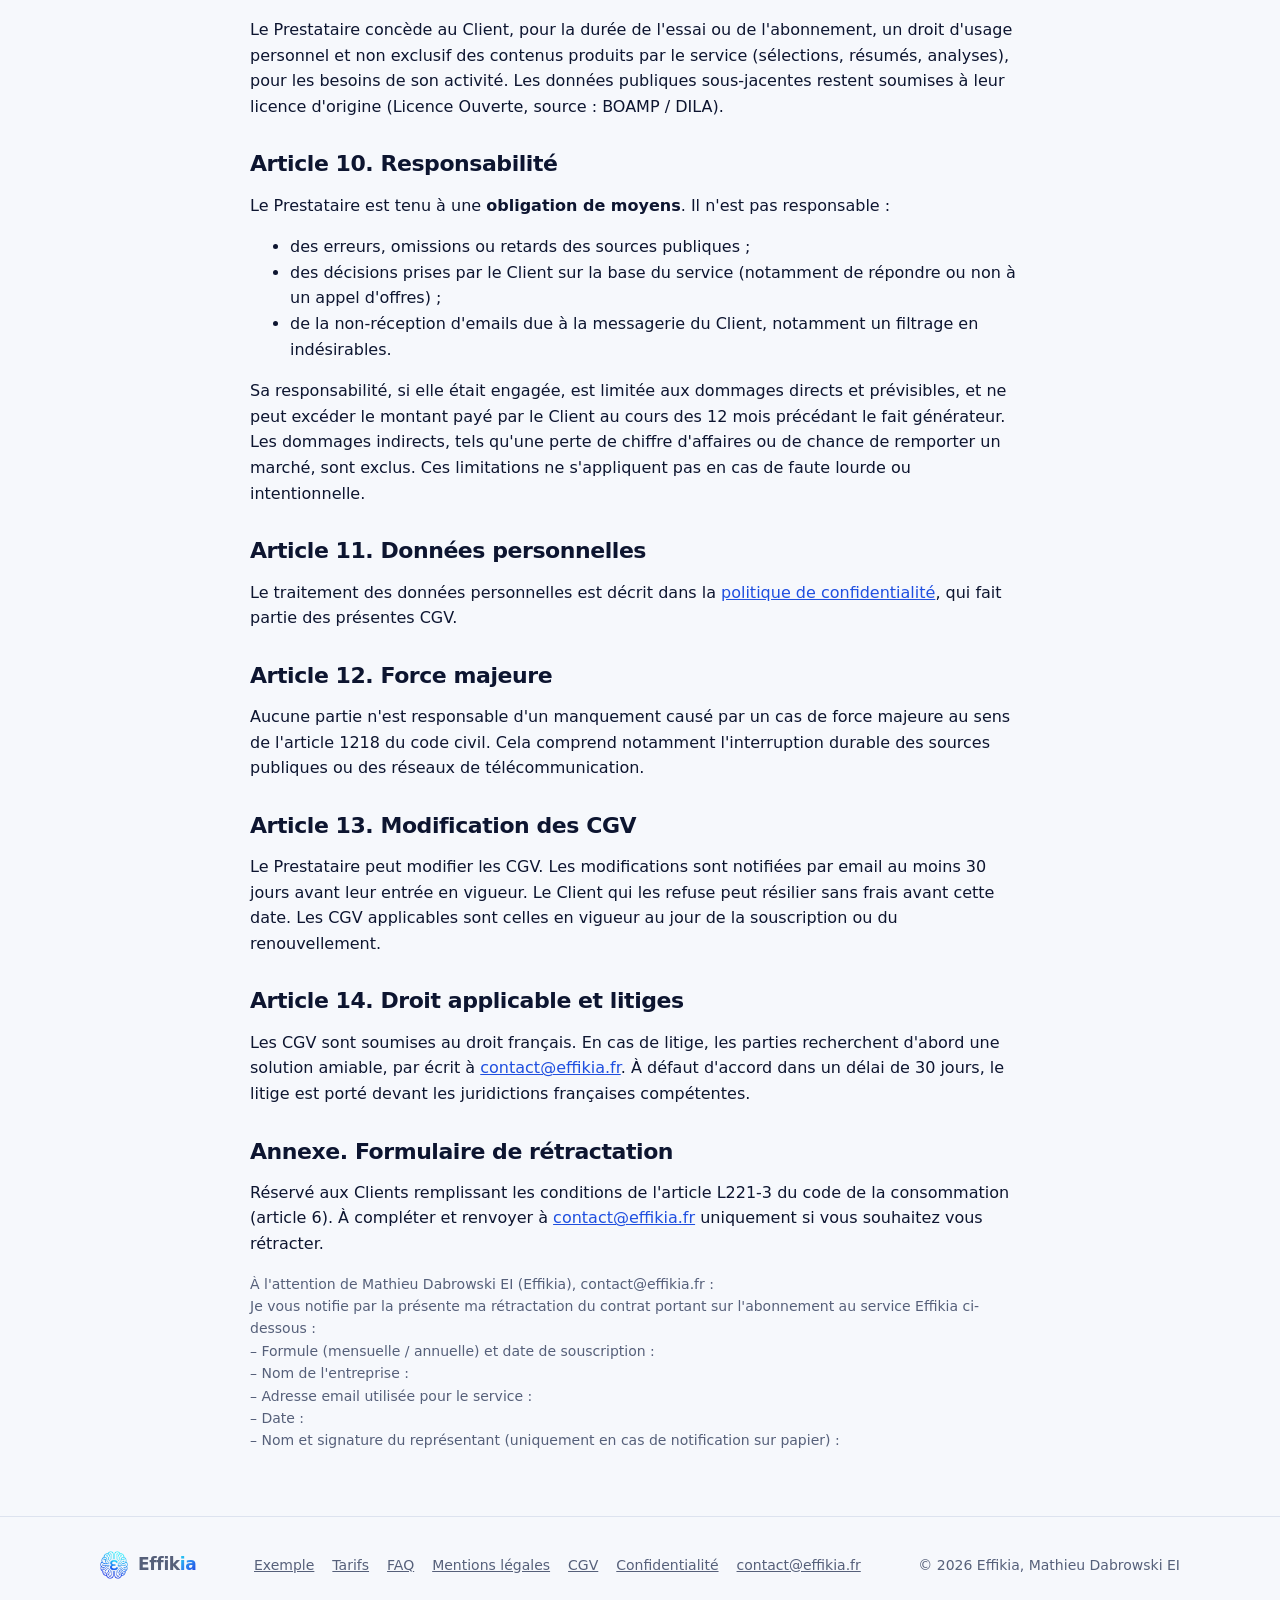
==== commit d66eca57: "Nouveau prix (9,90 € HT par mois, 99 € HT par an), CGV 1.5, espace client, politique de confidential" ====
--- a/cgv.html
+++ b/cgv.html
@@ -19,6 +19,7 @@
       <a href="exemple.html">Exemple</a>
       <a href="index.html#tarifs">Tarifs</a>
       <a href="index.html#faq">FAQ</a>
+      <a href="https://espace.effikia.fr/">Espace client</a>
       <a class="btn" href="essai.html">Essai gratuit</a>
     </nav>
   </div>
@@ -26,7 +27,7 @@
 
 <main class="wrap narrow page">
 <h1>Conditions générales de vente et d'utilisation</h1>
-<p class="note">Version 1.4, en vigueur à compter du 14 novembre 2026. Une version imprimable peut être obtenue sur simple demande à <a href="mailto:contact@effikia.fr">contact@effikia.fr</a>.</p>
+<p class="note">Version 1.5, en vigueur à compter du 21 novembre 2026 (nouveaux prix ; version précédente : 1.4 du 14 novembre 2026). Une version imprimable peut être obtenue sur simple demande à <a href="mailto:contact@effikia.fr">contact@effikia.fr</a>.</p>
 
 <h2>Article 1. Prestataire</h2>
 <p>Le service Effikia est édité par <strong>Mathieu Dabrowski EI</strong> (entrepreneur individuel), nom commercial Effikia, SIRET en cours d'attribution, domicilié [adresse communiquée après immatriculation], ci-après « le Prestataire ». Contact : <a href="mailto:contact@effikia.fr">contact@effikia.fr</a>. TVA non applicable, article 293 B du CGI.</p>
@@ -50,8 +51,8 @@
 <h2>Article 5. Abonnement, prix et paiement</h2>
 <p>Deux formules sont proposées :</p>
 <ul>
-<li><strong>mensuelle : 4,90 € HT par mois</strong> ;</li>
-<li><strong>annuelle : 49 € HT par an</strong>.</li>
+<li><strong>mensuelle : 9,90 € HT par mois</strong> ;</li>
+<li><strong>annuelle : 99 € HT par an</strong>.</li>
 </ul>
 <p>Le Prestataire bénéficiant de la franchise en base de TVA, les prix sont nets, sans TVA. Si le Prestataire devenait redevable de la TVA, celle-ci serait ajoutée aux prix HT, après information préalable du Client.</p>
 <p><strong>Prix de lancement garanti</strong> : pour les 50 premiers abonnés, le prix souscrit est maintenu tant que l'abonnement se poursuit sans interruption.</p>
